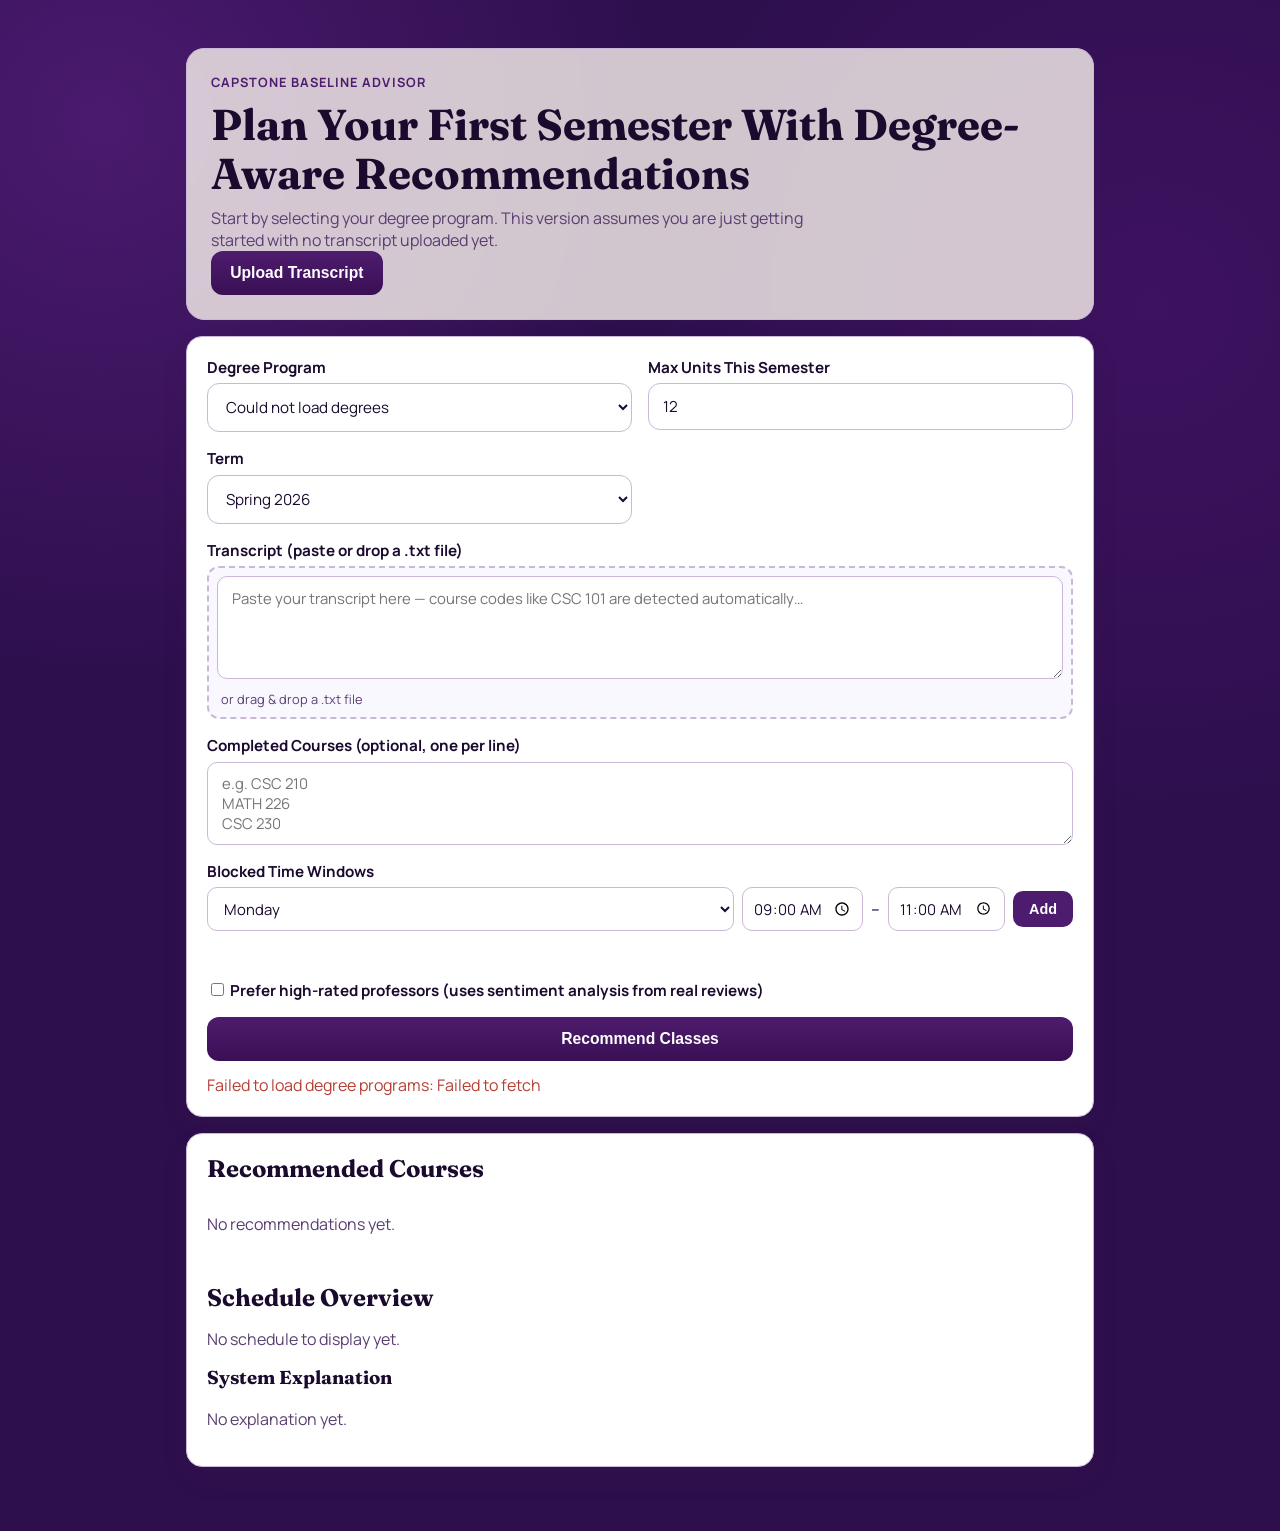
==== frontend/index.html @ cb642d33 "feat: add color-coded professor pills and improve card layout - Remove @lru_cache from rmp_service t" ====
<!doctype html>
<html lang="en">
  <head>
    <meta charset="UTF-8" />
    <meta name="viewport" content="width=device-width, initial-scale=1.0" />
    <title>Curriculum Advisor</title>
    <link rel="stylesheet" href="css/styles.css?v=20260505-1" />
  </head>
  <body>
    <main class="page-shell">
      <section class="hero">
        <p class="eyebrow">Capstone Baseline Advisor</p>
        <h1>Plan Your First Semester With Degree-Aware Recommendations</h1>
        <p class="subtitle">
          Start by selecting your degree program. This version assumes you are
          just getting started with no transcript uploaded yet.
        </p>
        <button id="submit-btn" type="submit" class="form-submit">Upload Transcript</button>
      </section>

      <section class="panel">
        <form id="advisor-form" class="advisor-form">
          <div class="form-group">
            <label for="degree-select">Degree Program</label>
            <select id="degree-select" name="major" required>
              <option value="">Loading degree options...</option>
            </select>
          </div>

          <div class="form-group">
            <label for="max-units">Max Units This Semester</label>
            <input
              id="max-units"
              name="max-units"
              type="number"
              min="1"
              value="12"
              required
            />
          </div>

          <div class="form-group">
            <label for="term-select">Term</label>
            <select id="term-select" name="term">
              <option value="Spring 2026">Spring 2026</option>
              <option value="Summer 2026">Summer 2026</option>
              <option value="Fall 2026">Fall 2026</option>
            </select>
          </div>

          <!-- Transcript -->
          <div class="form-group form-full">
            <label for="transcript-text">Transcript (paste or drop a .txt file)</label>
            <div
              id="transcript-dropzone"
              class="transcript-dropzone"
              role="button"
              tabindex="0"
              aria-label="Drop transcript file here or click to paste"
            >
              <textarea
                id="transcript-text"
                name="transcript-text"
                class="transcript-textarea"
                placeholder="Paste your transcript here — course codes like CSC 101 are detected automatically…"
                rows="4"
              ></textarea>
              <p class="dropzone-hint">or drag &amp; drop a .txt file</p>
            </div>
          </div>

          <!-- Completed courses (manual) -->
          <div class="form-group form-full">
            <label for="completed-courses">Completed Courses (optional, one per line)</label>
            <textarea
              id="completed-courses"
              name="completed-courses"
              class="completed-textarea"
              placeholder="e.g. CSC 210&#10;MATH 226&#10;CSC 230"
              rows="3"
            ></textarea>
          </div>

          <!-- Blocked time windows -->
          <div class="form-group form-full">
            <label>Blocked Time Windows</label>
            <div class="blocked-windows-builder">
              <div class="blocked-windows-inputs">
                <select id="blocked-day" class="blocked-day-select">
                  <option value="Monday">Monday</option>
                  <option value="Tuesday">Tuesday</option>
                  <option value="Wednesday">Wednesday</option>
                  <option value="Thursday">Thursday</option>
                  <option value="Friday">Friday</option>
                  <option value="Saturday">Saturday</option>
                  <option value="Sunday">Sunday</option>
                </select>
                <input id="blocked-start" type="time" value="09:00" class="blocked-time-input" />
                <span class="blocked-separator">–</span>
                <input id="blocked-end" type="time" value="11:00" class="blocked-time-input" />
                <button type="button" id="add-blocked-btn" class="blocked-add-btn">Add</button>
              </div>
              <div id="blocked-windows-list" class="blocked-windows-list" aria-live="polite"></div>
            </div>
          </div>

          <!-- Preferences -->
          <div class="form-group form-full">
            <label>
              <input id="prefer-high-rated-professors" type="checkbox" />
              Prefer high-rated professors (uses sentiment analysis from real reviews)
            </label>
          </div>

          <button id="submit-btn" type="submit" class="form-submit">Recommend Classes</button>
        </form>

        <p id="status" class="status">Choose a degree to begin.</p>
      </section>

      <section class="panel results-panel">
        <div id="progress-container" class="progress-container" style="display: none">
          <div class="progress-bar">
            <div id="progress-fill" class="progress-fill"></div>
          </div>
          <p id="progress-text" class="progress-text"></p>
        </div>

        <h2>Recommended Courses</h2>
        <div id="recommendations" class="recommendation-list">
          <p class="empty-state">No recommendations yet.</p>
        </div>

        <h2>Schedule Overview</h2>
        <div id="schedule-container" class="schedule-container" style="display: none">
          <div id="schedule-grid" class="schedule-grid"></div>
        </div>
        <p id="schedule-placeholder" class="empty-state">No schedule to display yet.</p>

        <h3>System Explanation</h3>
        <p id="explanation" class="explanation">No explanation yet.</p>
      </section>
    </main>

    <script src="js/api.js"></script>
    <script src="js/app.js?v=20260505-1"></script>
  </body>
</html>
---- frontend/css/styles.css ----
@import url("https://fonts.googleapis.com/css2?family=Fraunces:opsz,wght@9..144,600;9..144,700&family=Manrope:wght@400;500;700&display=swap");

:root {
  --bg: #2e0f4e;
  --bg-accent: #4a1a6e;
  --card: #ffffff;
  --text: #1a0a2e;
  --muted: #5a3e72;
  --line: #c9b8d8;
  --brand: #4e1c6e;
  --brand-strong: #3a0f55;
  --danger: #b43f34;
  --gold: #c8972a;          
}
* {
  box-sizing: border-box;
}

body {
  margin: 0;
  min-height: 100vh;
  font-family: "Manrope", "Segoe UI", sans-serif;
  background:
    radial-gradient(circle at 8% 8%, var(--bg-accent), transparent 30%),
    radial-gradient(circle at 90% 20%, #3d1260, transparent 30%),
    var(--bg);
  color: var(--text);
}

.page-shell {
  max-width: 940px;
  margin: 2rem auto;
  padding: 1rem;
}

.hero {
  margin-bottom: 1rem;
  padding: 1.5rem;
  background: rgba(255, 250, 242, 0.78);
  border: 1px solid var(--line);
  border-radius: 18px;
  backdrop-filter: blur(2px);
}

.eyebrow {
  margin: 0;
  letter-spacing: 0.08em;
  text-transform: uppercase;
  color: var(--brand);
  font-size: 0.8rem;
  font-weight: 700;
}

h1,
h2,
h3,
h4 {
  font-family: "Fraunces", Georgia, serif;
  margin-top: 0;
}

h1 {
  margin: 0.55rem 0;
  font-size: clamp(1.8rem, 5vw, 2.7rem);
  line-height: 1.14;
}

.subtitle {
  color: var(--muted);
  max-width: 62ch;
  margin: 0;
}

.panel {
  padding: 1.25rem;
  background: var(--card);
  border-radius: 16px;
  border: 1px solid var(--line);
  box-shadow: 0 12px 28px rgba(58, 44, 28, 0.08);
  margin-bottom: 1rem;
}

.advisor-form {
  display: grid;
  grid-template-columns: 1fr 1fr;
  gap: 1rem;
}

.form-group {
  display: flex;
  flex-direction: column;
  gap: 0.35rem;
}

label {
  display: block;
  font-weight: 700;
  font-size: 0.95rem;
}

select,
input {
  padding: 0.75rem 0.85rem;
  border-radius: 12px;
  border: 1px solid var(--line);
  background: #fff;
  color: var(--text);
  font-family: inherit;
  font-size: 0.95rem;
  transition: border-color 0.2s ease;
}

select:focus,
input:focus {
  outline: none;
  border-color: var(--brand);
  box-shadow: 0 0 0 3px rgba(28, 107, 87, 0.1);
}

.form-submit {
  grid-column: 1 / -1;
  padding: 0.8rem 1.2rem;
  border: 0;
  border-radius: 12px;
  background: linear-gradient(180deg, var(--brand), var(--brand-strong));
  color: white;
  font-weight: 700;
  font-size: 0.98rem;
  cursor: pointer;
  transition: transform 0.15s ease, box-shadow 0.15s ease;
}

.form-submit:hover:not(:disabled) {
  transform: translateY(-2px);
  box-shadow: 0 6px 16px rgba(28, 107, 87, 0.2);
}

.form-submit:disabled {
  opacity: 0.65;
  cursor: not-allowed;
}

.status {
  margin: 0.85rem 0 0;
  color: var(--muted);
}

.status.error {
  color: var(--danger);
}

.results-panel h2 {
  margin-top: 0;
  margin-bottom: 0.85rem;
}

.recommendation-list {
  display: grid;
  gap: 0.75rem;
  margin-bottom: 2rem;
}

.recommendation-card {
  padding: 0.85rem;
  background: #fff;
  border-radius: 12px;
  border: 1px solid var(--line);
  animation: rise-in 320ms ease;
}

.course-code {
  margin: 0;
  color: var(--brand);
  font-weight: 700;
  letter-spacing: 0.04em;
  font-size: 0.9rem;
}

.recommendation-card h4 {
  margin: 0.2rem 0;
}

.course-meta {
  margin: 0;
  color: var(--muted);
  font-size: 0.92rem;
}

.course-schedule {
  margin: 0.35rem 0 0;
  color: var(--brand-strong);
  font-size: 0.88rem;
  font-weight: 600;
}

.course-description {
  margin: 0.5rem 0 0;
  color: var(--text);
  line-height: 1.5;
  font-size: 0.93rem;
}

.professor-card {
  display: grid;
  grid-template-columns: auto minmax(0, 1fr);
  align-items: start;
  gap: 0.85rem 1rem;
  margin-top: 0.75rem;
  padding: 0.75rem;
  background: rgba(28, 107, 87, 0.05);
  border: 1px solid var(--line);
  border-radius: 12px;
}

.professor-visual {
  display: flex;
  align-items: flex-start;
  flex: 0 0 auto;
}

.professor-pill-row {
  display: flex;
  flex-wrap: wrap;
  align-items: center;
  gap: 0.45rem;
  min-width: 0;
}

.professor-image {
  width: 72px;
  height: 72px;
  border-radius: 50%;
  object-fit: cover;
  flex: 0 0 auto;
  border: 2px solid rgba(28, 107, 87, 0.14);
}

.professor-rating-pill {
  display: inline-flex;
  align-items: center;
  justify-content: center;
  padding: 0.35rem 0.6rem;
  border-radius: 999px;
  font-weight: 800;
  font-size: 0.85rem;
  white-space: nowrap;
}

.pill-tone-red,
.rmp-rating.pill-tone-red,
.rmp-difficulty.pill-tone-red,
.rmp-wta.pill-tone-red,
.professor-rating-pill.pill-tone-red {
  background: linear-gradient(180deg, #d6453d, #b9261e);
  border: 1px solid #8f1e18;
  color: #fff;
  box-shadow: 0 2px 6px rgba(185, 38, 30, 0.18);
}

.pill-tone-yellow,
.rmp-rating.pill-tone-yellow,
.rmp-difficulty.pill-tone-yellow,
.rmp-wta.pill-tone-yellow,
.professor-rating-pill.pill-tone-yellow {
  background: linear-gradient(180deg, #f0bf3c, #d9a21f);
  border: 1px solid #a77700;
  color: #3f2d00;
  box-shadow: 0 2px 6px rgba(214, 159, 42, 0.18);
}

.pill-tone-green,
.rmp-rating.pill-tone-green,
.rmp-difficulty.pill-tone-green,
.rmp-wta.pill-tone-green,
.professor-rating-pill.pill-tone-green {
  background: linear-gradient(180deg, #2d8a6a, #1c6b57);
  border: 1px solid #15513f;
  color: #fff;
  box-shadow: 0 2px 6px rgba(28, 107, 87, 0.18);
}

.pill-tone-neutral,
.rmp-rating.pill-tone-neutral,
.rmp-difficulty.pill-tone-neutral,
.rmp-wta.pill-tone-neutral,
.professor-rating-pill.pill-tone-neutral {
  background: linear-gradient(180deg, rgba(78, 28, 110, 0.14), rgba(78, 28, 110, 0.08));
  border: 1px solid rgba(78, 28, 110, 0.24);
  color: var(--brand-strong);
}

.professor-meta {
  display: flex;
  flex-direction: column;
  gap: 0.35rem;
  min-width: 0;
}

.professor-name {
  margin: 0;
  font-weight: 700;
  color: var(--text);
  line-height: 1.2;
}


.empty-state,
.explanation {
  color: var(--muted);
}

.empty-state.inline {
  margin: 0;
}

.progress-container {
  margin-bottom: 1.5rem;
  padding: 1rem;
  background: rgba(28, 107, 87, 0.05);
  border-radius: 12px;
  border: 1px solid var(--line);
}

.progress-container h3 {
  margin-top: 0;
  margin-bottom: 0.75rem;
  font-size: 1.1rem;
}

.progress-bar {
  width: 100%;
  height: 10px;
  background: #e0d5c7;
  border-radius: 6px;
  overflow: hidden;
  margin-bottom: 0.5rem;
}

.progress-fill {
  height: 100%;
  background: linear-gradient(90deg, var(--brand), var(--gold));
  width: 0;
  transition: width 0.3s ease;
}

.progress-text {
  margin: 0;
  color: var(--muted);
  font-size: 0.92rem;
  font-weight: 600;
}

@keyframes rise-in {
  from {
    transform: translateY(4px);
    opacity: 0;
  }
  to {
    transform: translateY(0);
    opacity: 1;
  }
}

  .schedule-container {
    margin: 0.5rem 0 2rem;
  }

  .schedule-grid {
    display: grid;
    grid-template-columns: repeat(auto-fit, minmax(160px, 1fr));
    gap: 1rem;
  }

  .schedule-day {
    padding: 1rem;
    background: rgba(28, 107, 87, 0.05);
    border-radius: 12px;
    border: 1px solid var(--line);
  }

  .schedule-day h4 {
    margin: 0 0 0.75rem 0;
    color: var(--brand);
    font-size: 1rem;
  }

  .schedule-course {
    padding: 0.65rem;
    margin-bottom: 0.5rem;
    background: #fff;
    border-radius: 8px;
    border-left: 3px solid var(--brand);
    font-size: 0.9rem;
  }

  .schedule-course strong {
    display: block;
    color: var(--brand);
    font-weight: 700;
    margin-bottom: 0.2rem;
  }

  .schedule-time {
    margin: 0;
    color: var(--muted);
    font-size: 0.85rem;
  }

  .schedule-empty {
    margin: 0;
    color: var(--muted);
    font-style: italic;
    font-size: 0.92rem;
  }

/* ── Form helpers ────────────────────────────────────────────────────────── */
.form-full {
  grid-column: 1 / -1;
}

/* ── Transcript dropzone ─────────────────────────────────────────────────── */
.transcript-dropzone {
  border: 2px dashed var(--line);
  border-radius: 12px;
  padding: 0.5rem;
  background: #faf8ff;
  transition: border-color 0.2s ease, background 0.2s ease;
}

.transcript-dropzone.drag-over {
  border-color: var(--brand);
  background: rgba(78, 28, 110, 0.05);
}

.transcript-textarea,
.completed-textarea {
  width: 100%;
  padding: 0.65rem 0.85rem;
  border-radius: 10px;
  border: 1px solid var(--line);
  background: #fff;
  color: var(--text);
  font-family: inherit;
  font-size: 0.93rem;
  resize: vertical;
  transition: border-color 0.2s ease;
}

.transcript-textarea:focus,
.completed-textarea:focus {
  outline: none;
  border-color: var(--brand);
  box-shadow: 0 0 0 3px rgba(78, 28, 110, 0.1);
}

.dropzone-hint {
  margin: 0.35rem 0.25rem 0.1rem;
  color: var(--muted);
  font-size: 0.8rem;
}

/* ── Blocked time windows ────────────────────────────────────────────────── */
.blocked-windows-builder {
  display: flex;
  flex-direction: column;
  gap: 0.6rem;
}

.blocked-windows-inputs {
  display: flex;
  flex-wrap: wrap;
  align-items: center;
  gap: 0.5rem;
}

.blocked-day-select {
  flex: 1 1 120px;
  min-width: 100px;
  padding: 0.6rem 0.75rem;
  border-radius: 10px;
  border: 1px solid var(--line);
  font-family: inherit;
  font-size: 0.93rem;
  background: #fff;
  color: var(--text);
}

.blocked-time-input {
  flex: 0 0 auto;
  padding: 0.6rem 0.6rem;
  border-radius: 10px;
  border: 1px solid var(--line);
  font-family: inherit;
  font-size: 0.93rem;
  background: #fff;
  color: var(--text);
}

.blocked-separator {
  color: var(--muted);
  font-weight: 700;
}

.blocked-add-btn {
  padding: 0.6rem 1rem;
  border: 0;
  border-radius: 10px;
  background: var(--brand);
  color: #fff;
  font-weight: 700;
  font-size: 0.9rem;
  cursor: pointer;
  transition: background 0.15s ease;
}

.blocked-add-btn:hover {
  background: var(--brand-strong);
}

.blocked-windows-list {
  display: flex;
  flex-wrap: wrap;
  gap: 0.4rem;
  min-height: 1.5rem;
}

.blocked-chip {
  display: inline-flex;
  align-items: center;
  gap: 0.3rem;
  padding: 0.3rem 0.65rem;
  border-radius: 999px;
  background: rgba(78, 28, 110, 0.1);
  border: 1px solid var(--line);
  font-size: 0.85rem;
  font-weight: 600;
  color: var(--brand-strong);
}

.blocked-chip-remove {
  border: 0;
  background: none;
  cursor: pointer;
  font-size: 1rem;
  line-height: 1;
  color: var(--muted);
  padding: 0;
  margin-left: 0.1rem;
}

.blocked-chip-remove:hover {
  color: var(--danger);
}

/* ── RMP rating badge ────────────────────────────────────────────────────── */
.rmp-badge {
  display: flex;
  flex-wrap: wrap;
  align-items: center;
  gap: 0.45rem;
  margin-top: 0;
}

.rmp-rating {
  display: inline-flex;
  align-items: center;
  padding: 0.2rem 0.55rem;
  border-radius: 999px;
  background: var(--gold);
  color: #fff;
  font-size: 0.8rem;
  font-weight: 700;
}

.rmp-difficulty,
.rmp-wta {
  display: inline-flex;
  align-items: center;
  padding: 0.2rem 0.55rem;
  border-radius: 999px;
  background: rgba(78, 28, 110, 0.1);
  border: 1px solid var(--line);
  color: var(--muted);
  font-size: 0.8rem;
  font-weight: 600;
}

.rmp-link {
  display: inline-flex;
  align-items: center;
  padding: 0.2rem 0.55rem;
  border-radius: 999px;
  background: none;
  border: 1px solid var(--brand);
  color: var(--brand);
  font-size: 0.78rem;
  font-weight: 700;
  text-decoration: none;
  transition: background 0.15s ease, color 0.15s ease;
}

.rmp-link:hover {
  background: var(--brand);
  color: #fff;
}

@media (max-width: 760px) {
  .page-shell {
    margin: 1rem auto;
  }

  .advisor-form {
    grid-template-columns: 1fr;
  }

  .form-submit {
    grid-column: 1;
  }

  .schedule-grid {
    grid-template-columns: repeat(auto-fit, minmax(140px, 1fr));
  }
}
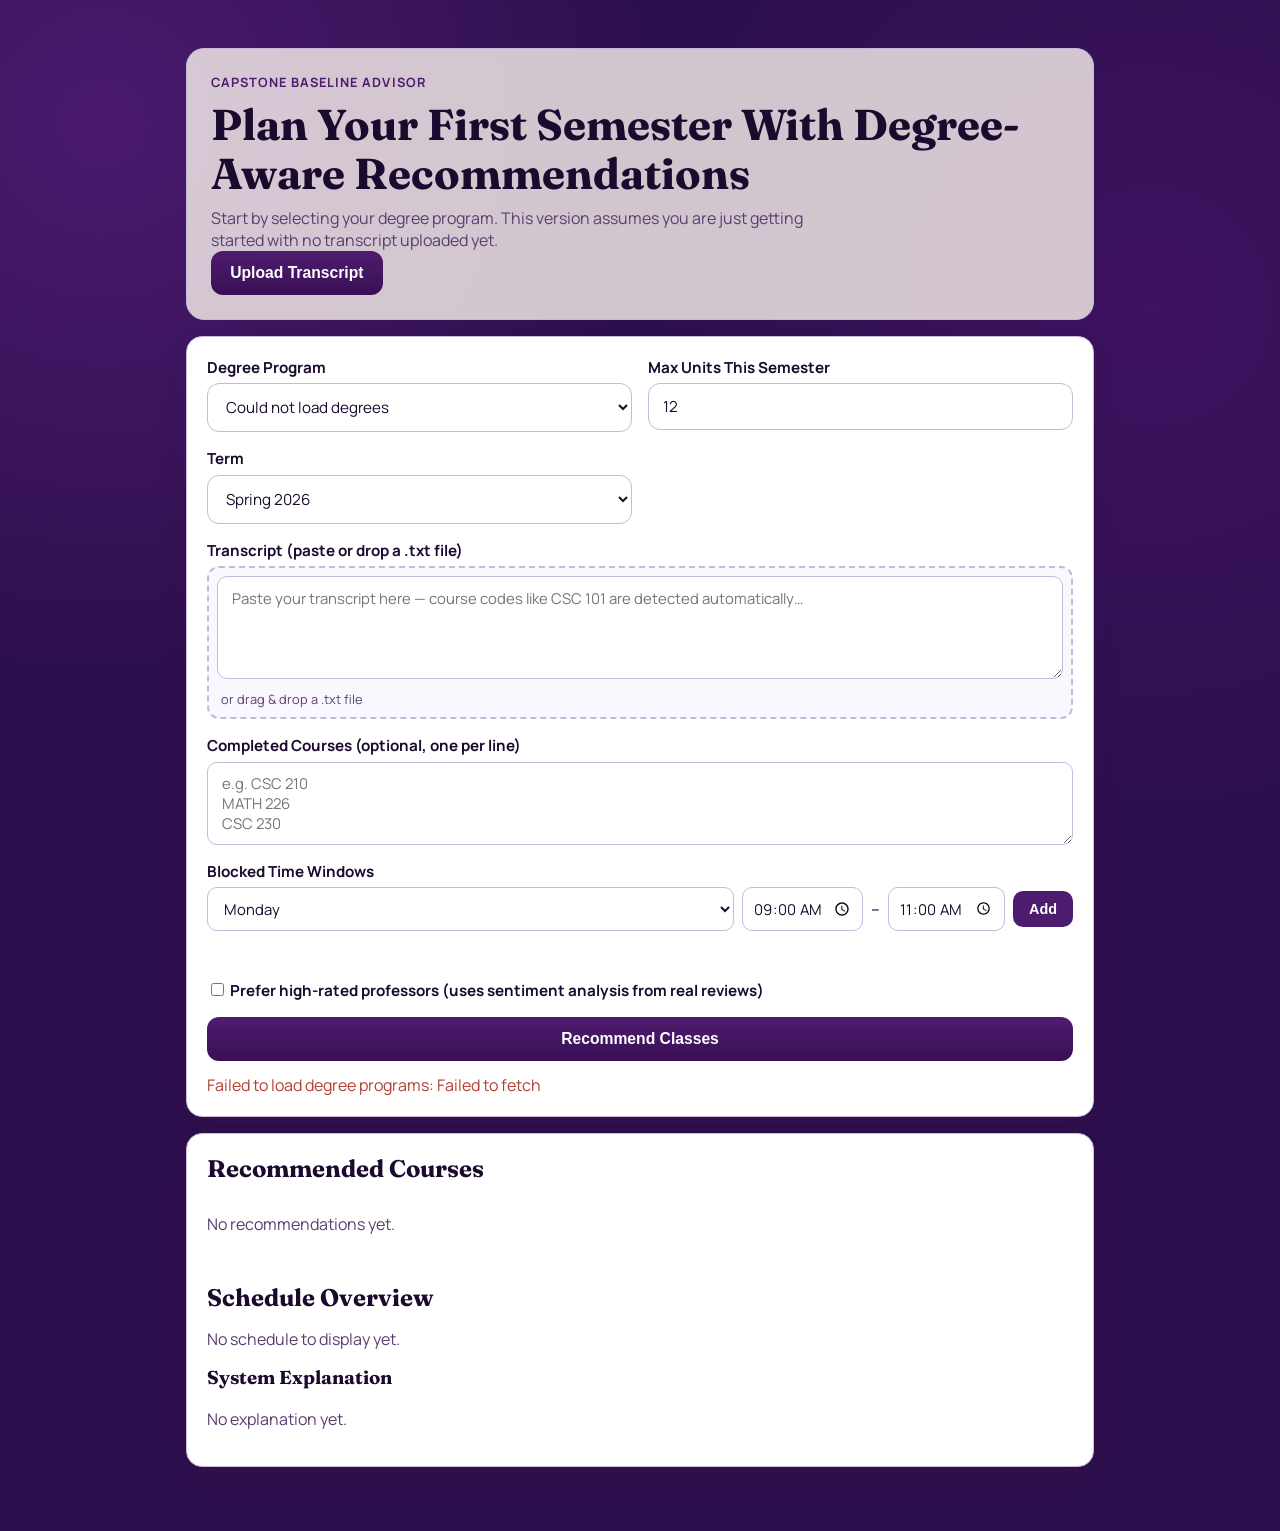
==== commit 96502af5: "UI: remove professor lookup panel and client-side lookup handlers; keep server endpoint for hydratio" ====
--- a/frontend/index.html
+++ b/frontend/index.html
@@ -15,7 +15,7 @@
           Start by selecting your degree program. This version assumes you are
           just getting started with no transcript uploaded yet.
         </p>
-        <button id="submit-btn" type="submit" class="form-submit">Upload Transcript</button>
+        <button id="upload-transcript-btn" type="button" class="form-submit">Upload Transcript</button>
       </section>
 
       <section class="panel">
@@ -118,6 +118,8 @@
         <p id="status" class="status">Choose a degree to begin.</p>
       </section>
 
+      <!-- Professor lookup removed: functionality retained server-side for hydration -->
+
       <section class="panel results-panel">
         <div id="progress-container" class="progress-container" style="display: none">
           <div class="progress-bar">
@@ -142,7 +144,7 @@
       </section>
     </main>
 
-    <script src="js/api.js"></script>
-    <script src="js/app.js?v=20260505-1"></script>
+    <script src="js/api.js?v=20260505-2"></script>
+    <script src="js/app.js?v=20260505-2"></script>
   </body>
 </html>
--- a/frontend/css/styles.css
+++ b/frontend/css/styles.css
@@ -80,6 +80,85 @@
   margin-bottom: 1rem;
 }
 
+.lookup-panel {
+  display: flex;
+  flex-direction: column;
+  gap: 1rem;
+}
+
+.lookup-header {
+  display: flex;
+  flex-wrap: wrap;
+  justify-content: space-between;
+  gap: 0.75rem 1rem;
+  align-items: end;
+}
+
+.lookup-eyebrow {
+  margin: 0 0 0.2rem;
+  text-transform: uppercase;
+  letter-spacing: 0.08em;
+  color: var(--brand);
+  font-size: 0.76rem;
+  font-weight: 800;
+}
+
+.lookup-header h2 {
+  margin-bottom: 0;
+}
+
+.lookup-help {
+  margin: 0;
+  max-width: 42ch;
+  color: var(--muted);
+  font-size: 0.95rem;
+}
+
+.lookup-form {
+  display: grid;
+  grid-template-columns: minmax(0, 1fr) auto;
+  gap: 0.75rem;
+}
+
+.lookup-submit {
+  grid-column: auto;
+  align-self: stretch;
+}
+
+.lookup-result {
+  border: 1px solid var(--line);
+  border-radius: 16px;
+  background: linear-gradient(180deg, rgba(78, 28, 110, 0.05), rgba(78, 28, 110, 0.02));
+  padding: 1rem;
+}
+
+.lookup-result .professor-card {
+  margin-top: 0;
+}
+
+.lookup-result .professor-meta {
+  gap: 0.45rem;
+}
+
+.rmp-link {
+  align-self: flex-start;
+  color: var(--brand);
+  font-weight: 700;
+  text-decoration: none;
+}
+
+.rmp-link:hover {
+  text-decoration: underline;
+}
+
+.lookup-result .professor-rating-pill-tag {
+  padding-inline: 0.75rem;
+}
+
+.lookup-result-empty {
+  color: var(--muted);
+}
+
 .advisor-form {
   display: grid;
   grid-template-columns: 1fr 1fr;
@@ -303,6 +382,14 @@
   line-height: 1.2;
 }
 
+.professor-summary {
+  margin: 0;
+  color: var(--muted);
+  font-size: 0.90rem;
+  line-height: 1.3;
+  max-width: 60ch;
+}
+
 
 .empty-state,
 .explanation {
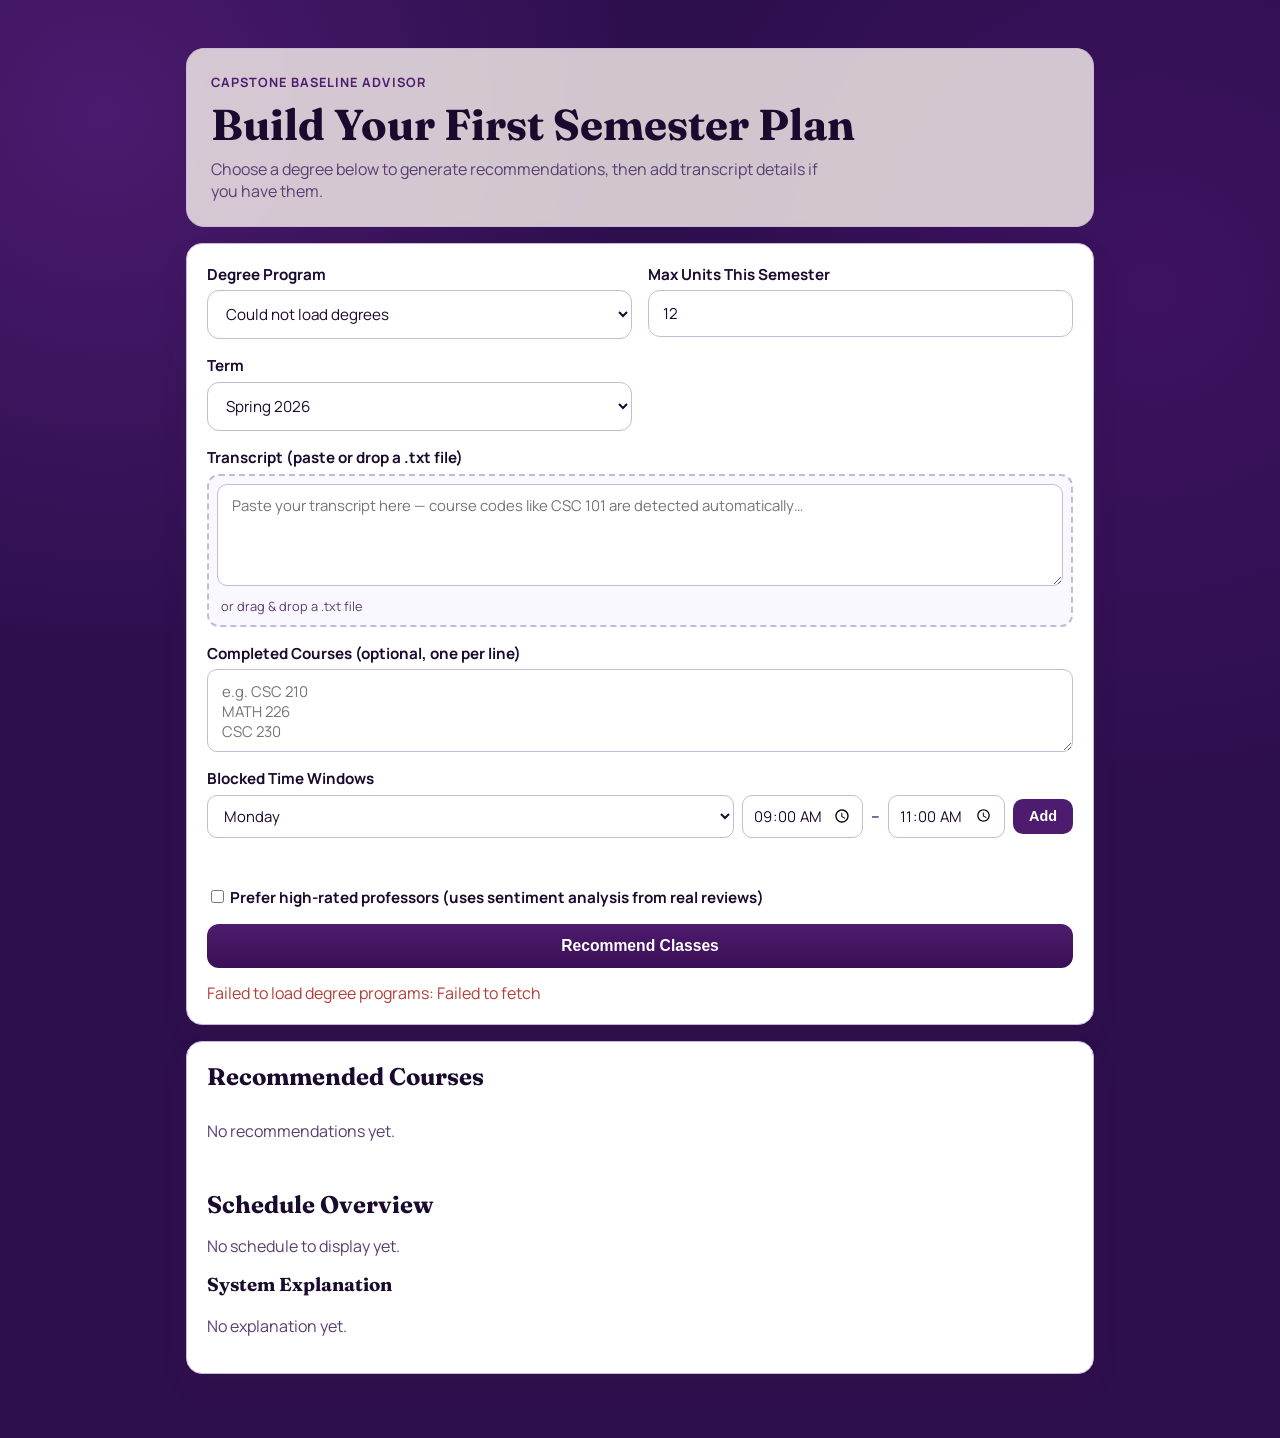
==== commit 300fe86d: "Simplify advisor hero header" ====
--- a/frontend/index.html
+++ b/frontend/index.html
@@ -10,12 +10,11 @@
     <main class="page-shell">
       <section class="hero">
         <p class="eyebrow">Capstone Baseline Advisor</p>
-        <h1>Plan Your First Semester With Degree-Aware Recommendations</h1>
+        <h1>Build Your First Semester Plan</h1>
         <p class="subtitle">
-          Start by selecting your degree program. This version assumes you are
-          just getting started with no transcript uploaded yet.
+          Choose a degree below to generate recommendations, then add transcript
+          details if you have them.
         </p>
-        <button id="upload-transcript-btn" type="button" class="form-submit">Upload Transcript</button>
       </section>
 
       <section class="panel">
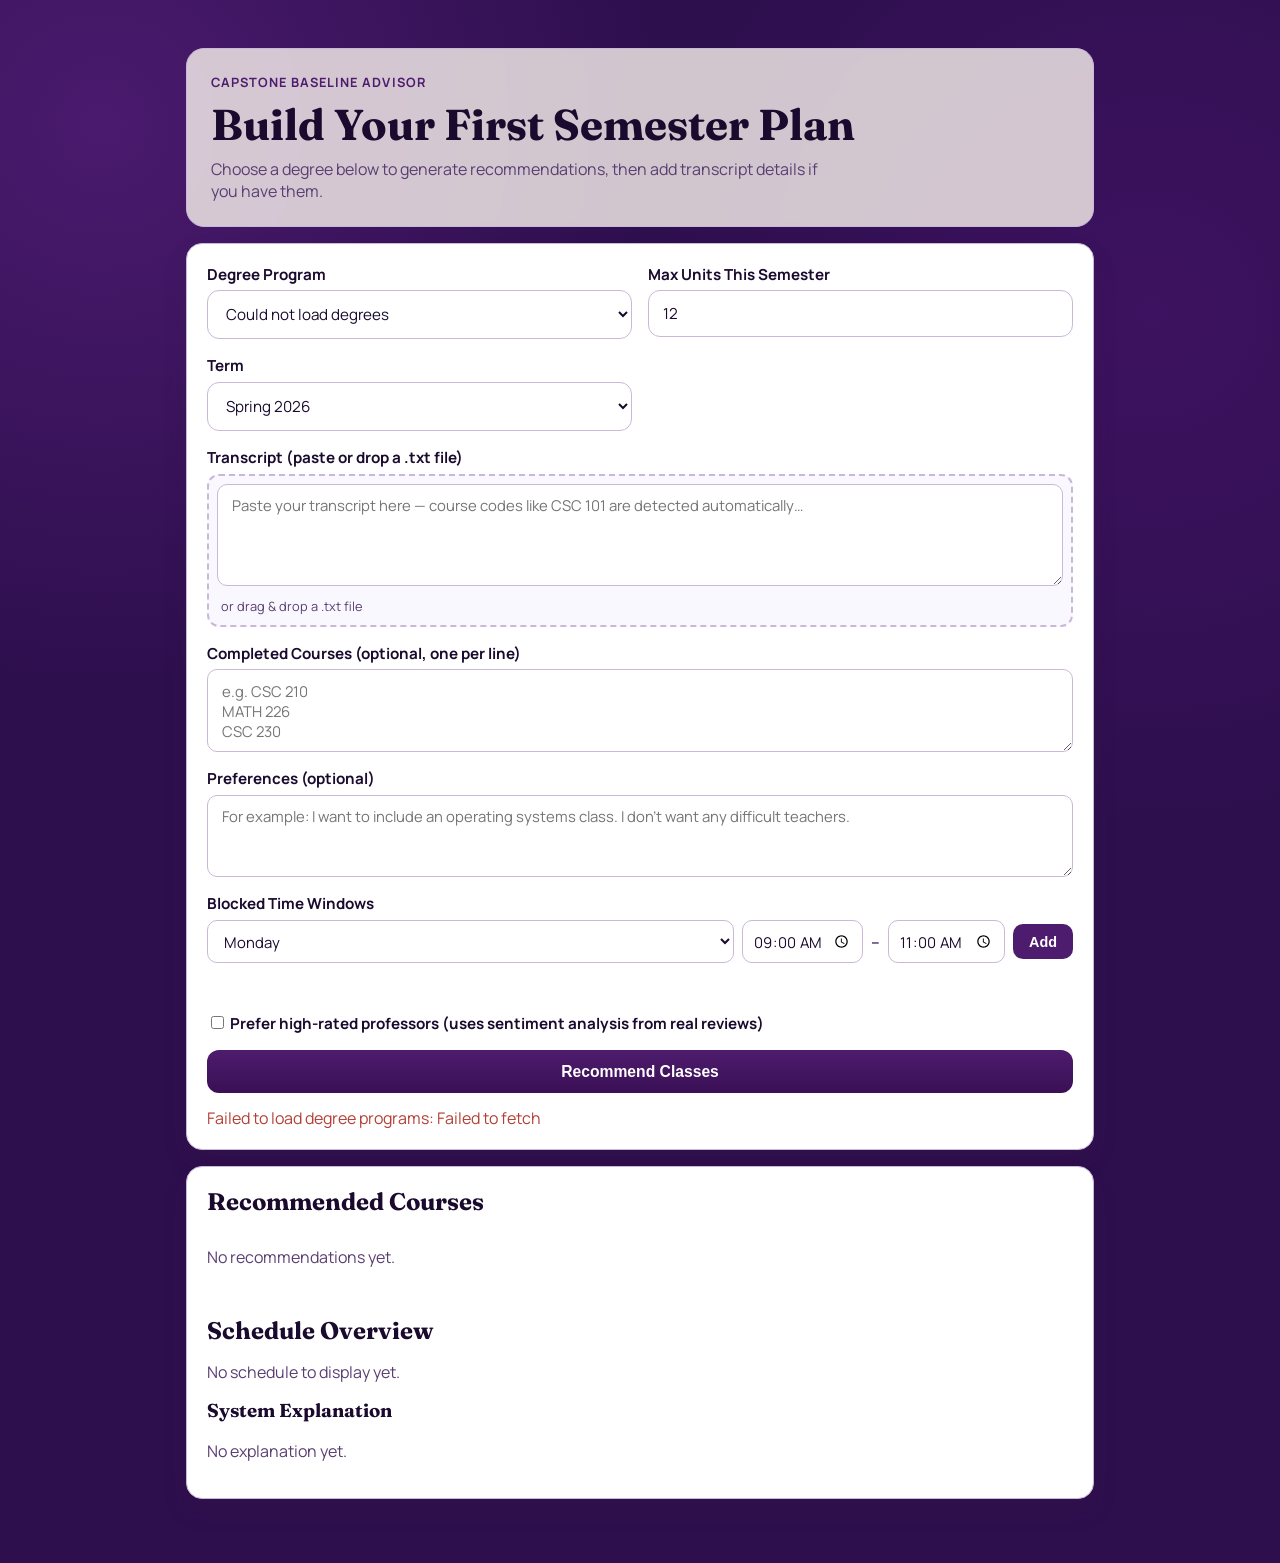
==== commit 1175a8ab: "Refine advisor preference handling" ====
--- a/frontend/index.html
+++ b/frontend/index.html
@@ -80,6 +80,18 @@
             ></textarea>
           </div>
 
+          <!-- Free-form preferences -->
+          <div class="form-group form-full">
+            <label for="preferences-text">Preferences (optional)</label>
+            <textarea
+              id="preferences-text"
+              name="preferences-text"
+              class="preferences-textarea"
+              placeholder="For example: I want to include an operating systems class. I don't want any difficult teachers."
+              rows="3"
+            ></textarea>
+          </div>
+
           <!-- Blocked time windows -->
           <div class="form-group form-full">
             <label>Blocked Time Windows</label>
@@ -143,7 +155,7 @@
       </section>
     </main>
 
-    <script src="js/api.js?v=20260505-2"></script>
-    <script src="js/app.js?v=20260505-2"></script>
+    <script src="js/api.js?v=20260506-1"></script>
+    <script src="js/app.js?v=20260506-1"></script>
   </body>
 </html>
--- a/frontend/css/styles.css
+++ b/frontend/css/styles.css
@@ -520,7 +520,8 @@
 }
 
 .transcript-textarea,
-.completed-textarea {
+.completed-textarea,
+.preferences-textarea {
   width: 100%;
   padding: 0.65rem 0.85rem;
   border-radius: 10px;
@@ -534,7 +535,8 @@
 }
 
 .transcript-textarea:focus,
-.completed-textarea:focus {
+.completed-textarea:focus,
+.preferences-textarea:focus {
   outline: none;
   border-color: var(--brand);
   box-shadow: 0 0 0 3px rgba(78, 28, 110, 0.1);
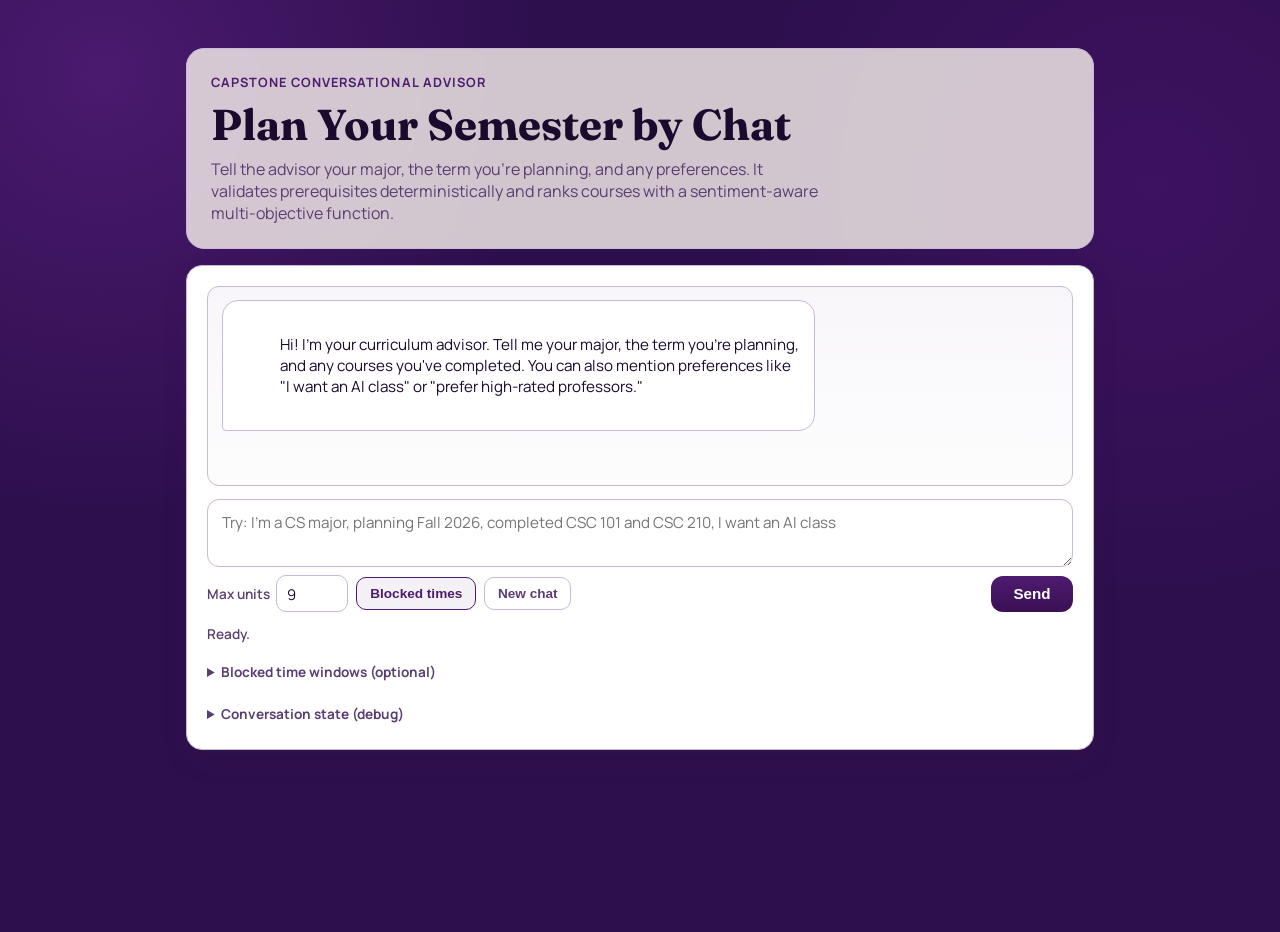
==== commit 2201b2d6: "Add conversational chat interface and deterministic prerequisite validation Closes the two remaining" ====
--- a/frontend/index.html
+++ b/frontend/index.html
@@ -4,134 +4,87 @@
     <meta charset="UTF-8" />
     <meta name="viewport" content="width=device-width, initial-scale=1.0" />
     <title>Curriculum Advisor</title>
-    <link rel="stylesheet" href="css/styles.css?v=20260505-1" />
+    <link rel="stylesheet" href="css/styles.css?v=20260509-1" />
   </head>
   <body>
     <main class="page-shell">
       <section class="hero">
-        <p class="eyebrow">Capstone Baseline Advisor</p>
-        <h1>Build Your First Semester Plan</h1>
+        <p class="eyebrow">Capstone Conversational Advisor</p>
+        <h1>Plan Your Semester by Chat</h1>
         <p class="subtitle">
-          Choose a degree below to generate recommendations, then add transcript
-          details if you have them.
+          Tell the advisor your major, the term you're planning, and any
+          preferences. It validates prerequisites deterministically and ranks
+          courses with a sentiment-aware multi-objective function.
         </p>
       </section>
 
-      <section class="panel">
-        <form id="advisor-form" class="advisor-form">
-          <div class="form-group">
-            <label for="degree-select">Degree Program</label>
-            <select id="degree-select" name="major" required>
-              <option value="">Loading degree options...</option>
-            </select>
-          </div>
-
-          <div class="form-group">
-            <label for="max-units">Max Units This Semester</label>
-            <input
-              id="max-units"
-              name="max-units"
-              type="number"
-              min="1"
-              value="12"
-              required
-            />
-          </div>
-
-          <div class="form-group">
-            <label for="term-select">Term</label>
-            <select id="term-select" name="term">
-              <option value="Spring 2026">Spring 2026</option>
-              <option value="Summer 2026">Summer 2026</option>
-              <option value="Fall 2026">Fall 2026</option>
-            </select>
-          </div>
-
-          <!-- Transcript -->
-          <div class="form-group form-full">
-            <label for="transcript-text">Transcript (paste or drop a .txt file)</label>
-            <div
-              id="transcript-dropzone"
-              class="transcript-dropzone"
-              role="button"
-              tabindex="0"
-              aria-label="Drop transcript file here or click to paste"
-            >
-              <textarea
-                id="transcript-text"
-                name="transcript-text"
-                class="transcript-textarea"
-                placeholder="Paste your transcript here — course codes like CSC 101 are detected automatically…"
-                rows="4"
-              ></textarea>
-              <p class="dropzone-hint">or drag &amp; drop a .txt file</p>
+      <section class="panel chat-panel">
+        <div id="chat-thread" class="chat-thread" aria-live="polite">
+          <div class="chat-message chat-message-assistant">
+            <div class="chat-bubble">
+              Hi! I'm your curriculum advisor. Tell me your major, the term you're planning,
+              and any courses you've completed. You can also mention preferences like
+              "I want an AI class" or "prefer high-rated professors."
             </div>
           </div>
+        </div>
 
-          <!-- Completed courses (manual) -->
-          <div class="form-group form-full">
-            <label for="completed-courses">Completed Courses (optional, one per line)</label>
-            <textarea
-              id="completed-courses"
-              name="completed-courses"
-              class="completed-textarea"
-              placeholder="e.g. CSC 210&#10;MATH 226&#10;CSC 230"
-              rows="3"
-            ></textarea>
+        <form id="chat-form" class="chat-form">
+          <textarea
+            id="chat-input"
+            class="chat-input"
+            rows="2"
+            placeholder="Try: I&rsquo;m a CS major, planning Fall 2026, completed CSC 101 and CSC 210, I want an AI class"
+            required
+          ></textarea>
+          <div class="chat-form-row">
+            <div class="chat-tools">
+              <label class="chat-tool-label">
+                Max units
+                <input id="chat-max-units" type="number" min="1" max="21" value="9" class="chat-tool-input" />
+              </label>
+              <button type="button" id="chat-blocked-toggle" class="chat-tool-button">
+                Blocked times
+              </button>
+              <button type="button" id="chat-reset" class="chat-tool-button chat-tool-button-secondary">
+                New chat
+              </button>
+            </div>
+            <button type="submit" id="chat-send" class="chat-send">Send</button>
           </div>
-
-          <!-- Free-form preferences -->
-          <div class="form-group form-full">
-            <label for="preferences-text">Preferences (optional)</label>
-            <textarea
-              id="preferences-text"
-              name="preferences-text"
-              class="preferences-textarea"
-              placeholder="For example: I want to include an operating systems class. I don't want any difficult teachers."
-              rows="3"
-            ></textarea>
-          </div>
-
-          <!-- Blocked time windows -->
-          <div class="form-group form-full">
-            <label>Blocked Time Windows</label>
-            <div class="blocked-windows-builder">
-              <div class="blocked-windows-inputs">
-                <select id="blocked-day" class="blocked-day-select">
-                  <option value="Monday">Monday</option>
-                  <option value="Tuesday">Tuesday</option>
-                  <option value="Wednesday">Wednesday</option>
-                  <option value="Thursday">Thursday</option>
-                  <option value="Friday">Friday</option>
-                  <option value="Saturday">Saturday</option>
-                  <option value="Sunday">Sunday</option>
-                </select>
-                <input id="blocked-start" type="time" value="09:00" class="blocked-time-input" />
-                <span class="blocked-separator">–</span>
-                <input id="blocked-end" type="time" value="11:00" class="blocked-time-input" />
-                <button type="button" id="add-blocked-btn" class="blocked-add-btn">Add</button>
-              </div>
-              <div id="blocked-windows-list" class="blocked-windows-list" aria-live="polite"></div>
-            </div>
-          </div>
-
-          <!-- Preferences -->
-          <div class="form-group form-full">
-            <label>
-              <input id="prefer-high-rated-professors" type="checkbox" />
-              Prefer high-rated professors (uses sentiment analysis from real reviews)
-            </label>
-          </div>
-
-          <button id="submit-btn" type="submit" class="form-submit">Recommend Classes</button>
         </form>
 
-        <p id="status" class="status">Choose a degree to begin.</p>
+        <p id="chat-status" class="chat-status">Ready.</p>
+
+        <details id="chat-blocked-windows" class="chat-blocked-windows">
+          <summary>Blocked time windows (optional)</summary>
+          <div class="blocked-windows-builder">
+            <div class="blocked-windows-inputs">
+              <select id="blocked-day" class="blocked-day-select">
+                <option value="Monday">Monday</option>
+                <option value="Tuesday">Tuesday</option>
+                <option value="Wednesday">Wednesday</option>
+                <option value="Thursday">Thursday</option>
+                <option value="Friday">Friday</option>
+                <option value="Saturday">Saturday</option>
+                <option value="Sunday">Sunday</option>
+              </select>
+              <input id="blocked-start" type="time" value="09:00" class="blocked-time-input" />
+              <span class="blocked-separator">&ndash;</span>
+              <input id="blocked-end" type="time" value="11:00" class="blocked-time-input" />
+              <button type="button" id="add-blocked-btn" class="blocked-add-btn">Add</button>
+            </div>
+            <div id="blocked-windows-list" class="blocked-windows-list" aria-live="polite"></div>
+          </div>
+        </details>
+
+        <details class="chat-debug">
+          <summary>Conversation state (debug)</summary>
+          <pre id="chat-state-debug" class="chat-state-debug">(empty)</pre>
+        </details>
       </section>
 
-      <!-- Professor lookup removed: functionality retained server-side for hydration -->
-
-      <section class="panel results-panel">
+      <section class="panel results-panel" id="results-panel" hidden>
         <div id="progress-container" class="progress-container" style="display: none">
           <div class="progress-bar">
             <div id="progress-fill" class="progress-fill"></div>
@@ -142,6 +95,16 @@
         <h2>Recommended Courses</h2>
         <div id="recommendations" class="recommendation-list">
           <p class="empty-state">No recommendations yet.</p>
+        </div>
+
+        <div id="prereq-blocked-section" class="prereq-blocked-section" hidden>
+          <h3>Excluded by Prerequisite Validation</h3>
+          <p class="prereq-blocked-help">
+            These courses match the requirement groups but the student has not yet completed
+            their prerequisites. The deterministic prerequisite-graph validator removed them
+            so they cannot be recommended.
+          </p>
+          <ul id="prereq-blocked-list" class="prereq-blocked-list"></ul>
         </div>
 
         <h2>Schedule Overview</h2>
@@ -155,7 +118,7 @@
       </section>
     </main>
 
-    <script src="js/api.js?v=20260506-1"></script>
-    <script src="js/app.js?v=20260506-1"></script>
+    <script src="js/api.js?v=20260509-1"></script>
+    <script src="js/app.js?v=20260509-1"></script>
   </body>
 </html>
--- a/frontend/css/styles.css
+++ b/frontend/css/styles.css
@@ -159,6 +159,280 @@
   color: var(--muted);
 }
 
+/* ── Chat panel ─────────────────────────────────────────────────────────── */
+.chat-panel {
+  display: flex;
+  flex-direction: column;
+  gap: 0.85rem;
+}
+
+.chat-thread {
+  max-height: 60vh;
+  min-height: 200px;
+  overflow-y: auto;
+  padding: 0.85rem;
+  background: linear-gradient(180deg, rgba(78, 28, 110, 0.04), rgba(78, 28, 110, 0.01));
+  border: 1px solid var(--line);
+  border-radius: 12px;
+  display: flex;
+  flex-direction: column;
+  gap: 0.6rem;
+}
+
+.chat-message {
+  display: flex;
+  flex-direction: column;
+  gap: 0.2rem;
+  max-width: 92%;
+}
+
+.chat-message-user {
+  align-self: flex-end;
+}
+
+.chat-message-assistant {
+  align-self: flex-start;
+}
+
+.chat-bubble {
+  padding: 0.7rem 0.95rem;
+  border-radius: 16px;
+  font-size: 0.95rem;
+  line-height: 1.4;
+  word-wrap: break-word;
+  white-space: pre-wrap;
+}
+
+.chat-message-user .chat-bubble {
+  background: linear-gradient(180deg, var(--brand), var(--brand-strong));
+  color: #fff;
+  border-bottom-right-radius: 4px;
+}
+
+.chat-message-assistant .chat-bubble {
+  background: #fff;
+  color: var(--text);
+  border: 1px solid var(--line);
+  border-bottom-left-radius: 4px;
+}
+
+.chat-bubble-thinking {
+  background: rgba(78, 28, 110, 0.06);
+  color: var(--muted);
+  font-style: italic;
+}
+
+.chat-message-meta {
+  margin: 0;
+  font-size: 0.78rem;
+  color: var(--muted);
+  padding-inline: 0.4rem;
+}
+
+.chat-form {
+  display: flex;
+  flex-direction: column;
+  gap: 0.5rem;
+}
+
+.chat-input {
+  width: 100%;
+  padding: 0.75rem 0.9rem;
+  border-radius: 12px;
+  border: 1px solid var(--line);
+  background: #fff;
+  color: var(--text);
+  font-family: inherit;
+  font-size: 0.95rem;
+  resize: vertical;
+  min-height: 56px;
+  transition: border-color 0.2s ease;
+}
+
+.chat-input:focus {
+  outline: none;
+  border-color: var(--brand);
+  box-shadow: 0 0 0 3px rgba(78, 28, 110, 0.1);
+}
+
+.chat-form-row {
+  display: flex;
+  align-items: center;
+  justify-content: space-between;
+  gap: 0.6rem;
+  flex-wrap: wrap;
+}
+
+.chat-tools {
+  display: flex;
+  align-items: center;
+  gap: 0.5rem;
+  flex-wrap: wrap;
+}
+
+.chat-tool-label {
+  display: inline-flex;
+  align-items: center;
+  gap: 0.4rem;
+  font-size: 0.85rem;
+  color: var(--muted);
+  font-weight: 600;
+}
+
+.chat-tool-input {
+  width: 4.5rem;
+  padding: 0.45rem 0.6rem;
+  border-radius: 10px;
+  border: 1px solid var(--line);
+  background: #fff;
+  color: var(--text);
+  font-size: 0.92rem;
+}
+
+.chat-tool-button {
+  padding: 0.5rem 0.8rem;
+  border: 1px solid var(--brand);
+  background: rgba(78, 28, 110, 0.06);
+  color: var(--brand);
+  border-radius: 10px;
+  font-weight: 700;
+  font-size: 0.85rem;
+  cursor: pointer;
+  transition: background 0.15s ease;
+}
+
+.chat-tool-button:hover {
+  background: rgba(78, 28, 110, 0.12);
+}
+
+.chat-tool-button-secondary {
+  border-color: var(--line);
+  color: var(--muted);
+  background: #fff;
+}
+
+.chat-send {
+  padding: 0.6rem 1.4rem;
+  border: 0;
+  border-radius: 12px;
+  background: linear-gradient(180deg, var(--brand), var(--brand-strong));
+  color: #fff;
+  font-weight: 700;
+  font-size: 0.95rem;
+  cursor: pointer;
+  transition: transform 0.15s ease, box-shadow 0.15s ease;
+}
+
+.chat-send:hover:not(:disabled) {
+  transform: translateY(-1px);
+  box-shadow: 0 6px 16px rgba(78, 28, 110, 0.2);
+}
+
+.chat-send:disabled {
+  opacity: 0.65;
+  cursor: not-allowed;
+}
+
+.chat-status {
+  margin: 0;
+  font-size: 0.85rem;
+  color: var(--muted);
+  font-weight: 600;
+}
+
+.chat-status.error {
+  color: var(--danger);
+}
+
+.chat-status.success {
+  color: #166f52;
+}
+
+.chat-status.info {
+  color: var(--brand);
+}
+
+.chat-blocked-windows summary,
+.chat-debug summary {
+  cursor: pointer;
+  font-size: 0.85rem;
+  color: var(--muted);
+  font-weight: 700;
+  padding: 0.35rem 0;
+}
+
+.chat-state-debug {
+  margin: 0.5rem 0 0;
+  background: rgba(78, 28, 110, 0.06);
+  border-radius: 10px;
+  padding: 0.5rem 0.75rem;
+  font-size: 0.78rem;
+  color: var(--text);
+  white-space: pre-wrap;
+  word-break: break-word;
+}
+
+/* ── Course rationale + prereq display ─────────────────────────────────── */
+.course-rationale {
+  margin: 0.4rem 0 0;
+  padding: 0.5rem 0.65rem;
+  background: rgba(78, 28, 110, 0.06);
+  border-left: 3px solid var(--brand);
+  border-radius: 8px;
+  color: var(--text);
+  font-size: 0.92rem;
+  line-height: 1.4;
+  font-style: italic;
+}
+
+.course-prerequisite {
+  margin: 0.4rem 0 0;
+  font-size: 0.84rem;
+  color: var(--muted);
+  font-weight: 500;
+}
+
+.prereq-blocked-section {
+  margin: 1.5rem 0 0;
+  padding: 1rem;
+  background: rgba(180, 63, 52, 0.04);
+  border: 1px solid rgba(180, 63, 52, 0.18);
+  border-radius: 12px;
+}
+
+.prereq-blocked-section h3 {
+  margin: 0 0 0.25rem;
+  color: var(--danger);
+  font-size: 1.05rem;
+}
+
+.prereq-blocked-help {
+  margin: 0 0 0.6rem;
+  color: var(--muted);
+  font-size: 0.88rem;
+}
+
+.prereq-blocked-list {
+  margin: 0;
+  padding-left: 1.1rem;
+  display: grid;
+  gap: 0.3rem;
+}
+
+.prereq-blocked-item {
+  font-size: 0.9rem;
+  color: var(--text);
+}
+
+.prereq-blocked-title {
+  color: var(--text);
+}
+
+.prereq-blocked-reason {
+  color: var(--muted);
+  font-weight: 500;
+}
+
 .advisor-form {
   display: grid;
   grid-template-columns: 1fr 1fr;
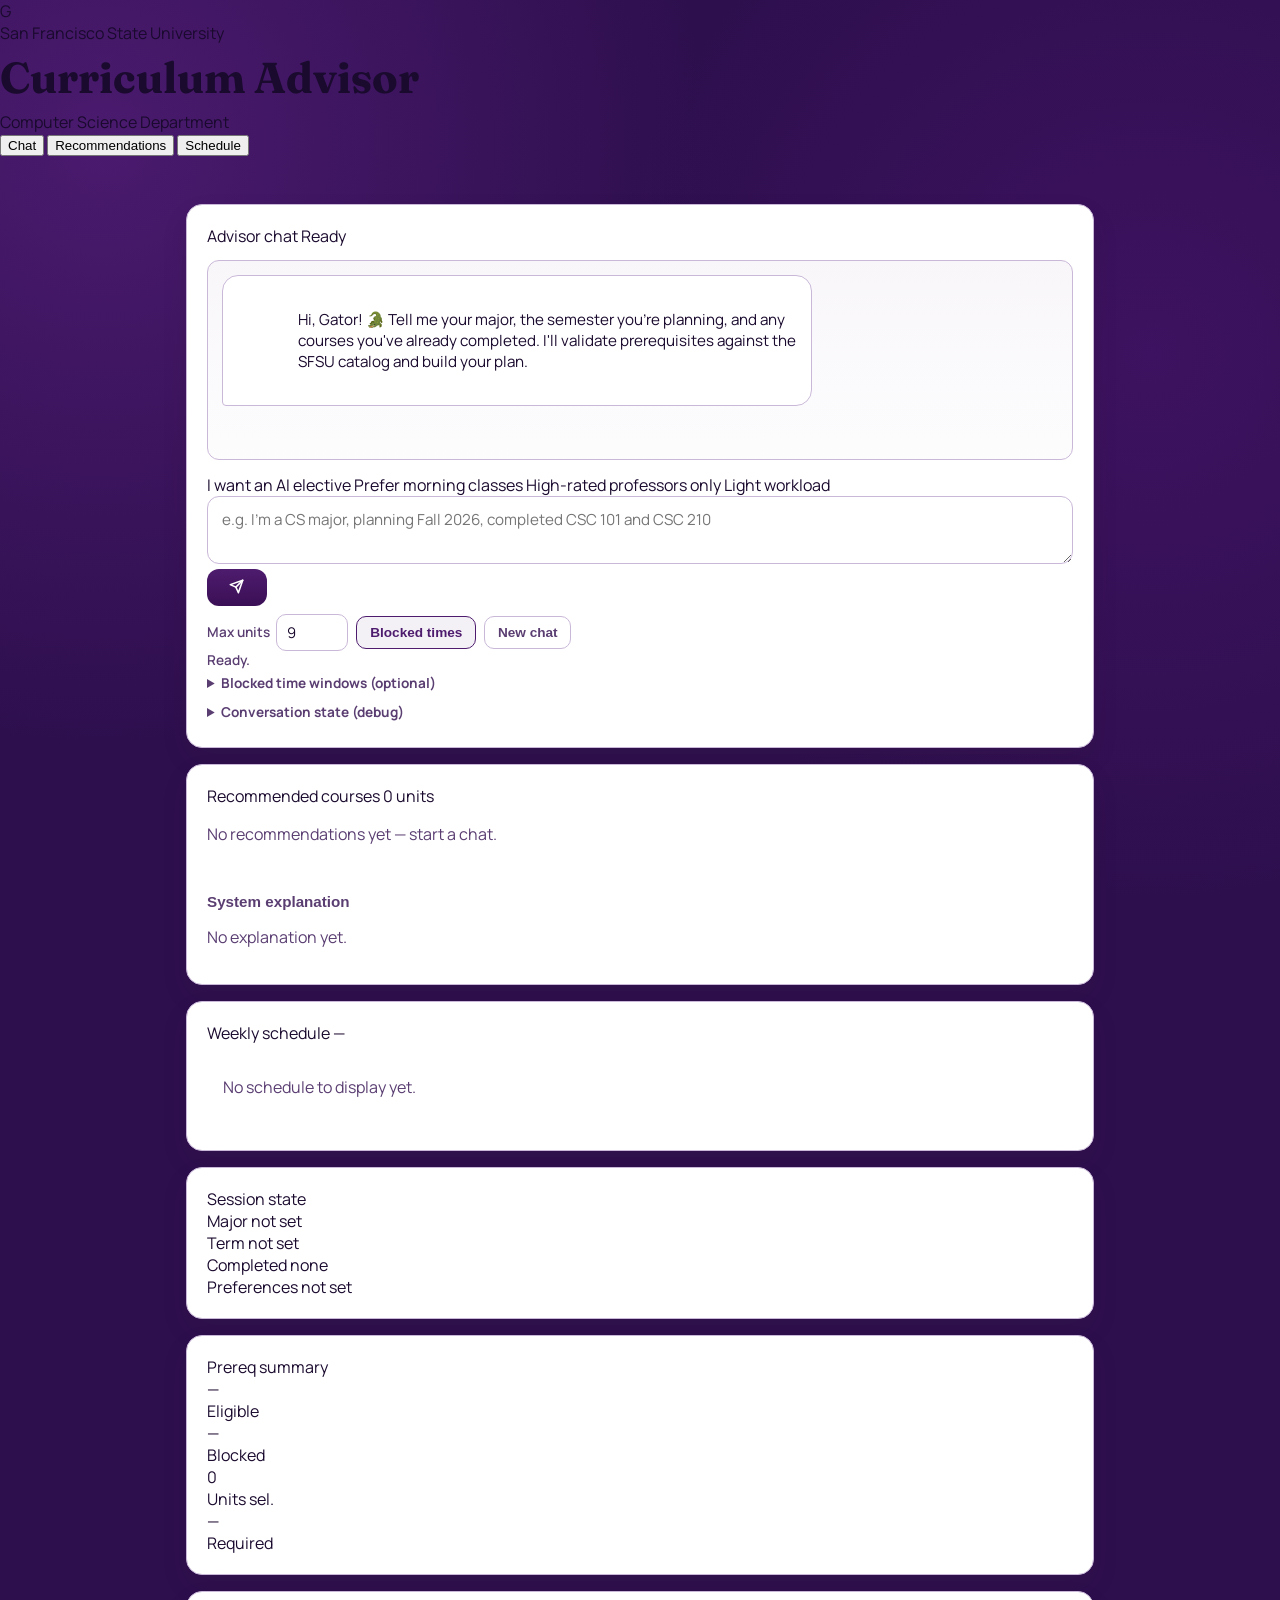
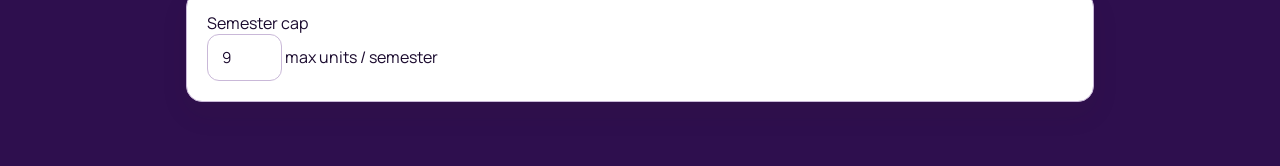
==== commit bcbcb6ee: "Add side bar for chat UI" ====
--- a/frontend/index.html
+++ b/frontend/index.html
@@ -3,122 +3,238 @@
   <head>
     <meta charset="UTF-8" />
     <meta name="viewport" content="width=device-width, initial-scale=1.0" />
-    <title>Curriculum Advisor</title>
-    <link rel="stylesheet" href="css/styles.css?v=20260509-1" />
+    <title>Curriculum Advisor · SF State CS</title>
+    <link rel="stylesheet" href="css/styles.css?v=20260512-1" />
   </head>
   <body>
+
+    <div class="gg-bar"></div>
+
+    <header class="site-header">
+      <div class="header-brand">
+        <div class="gator-badge">G</div>
+        <div class="brand-text">
+          <div class="brand-sup">San Francisco State University</div>
+          <h1 class="brand-name">Curriculum Advisor</h1>
+          <div class="brand-sub">Computer Science Department</div>
+        </div>
+      </div>
+      <nav class="header-nav" aria-label="Main tabs">
+        <button class="nav-btn active" data-tab="chat">Chat</button>
+        <button class="nav-btn" data-tab="results">Recommendations</button>
+        <button class="nav-btn" data-tab="schedule">Schedule</button>
+      </nav>
+    </header>
+
     <main class="page-shell">
-      <section class="hero">
-        <p class="eyebrow">Capstone Conversational Advisor</p>
-        <h1>Plan Your Semester by Chat</h1>
-        <p class="subtitle">
-          Tell the advisor your major, the term you're planning, and any
-          preferences. It validates prerequisites deterministically and ranks
-          courses with a sentiment-aware multi-objective function.
-        </p>
-      </section>
-
-      <section class="panel chat-panel">
-        <div id="chat-thread" class="chat-thread" aria-live="polite">
-          <div class="chat-message chat-message-assistant">
-            <div class="chat-bubble">
-              Hi! I'm your curriculum advisor. Tell me your major, the term you're planning,
-              and any courses you've completed. You can also mention preferences like
-              "I want an AI class" or "prefer high-rated professors."
-            </div>
-          </div>
+      <div class="main-grid">
+
+        <div id="tab-content">
+
+          <div id="tab-chat" class="tab-panel">
+            <div class="panel chat-panel">
+              <div class="panel-header">
+                <span class="panel-title">Advisor chat</span>
+                <span class="panel-badge" id="chat-term-badge">Ready</span>
+              </div>
+
+              <div id="chat-thread" class="chat-thread" aria-live="polite">
+                <div class="chat-message chat-message-assistant">
+                  <div class="chat-bubble">
+                    Hi, Gator! 🐊 Tell me your major, the semester you're planning, and any
+                    courses you've already completed. I'll validate prerequisites against the
+                    SFSU catalog and build your plan.
+                  </div>
+                </div>
+              </div>
+
+              <div class="chat-footer">
+                <div class="chat-chips" id="chat-chips">
+                  <span class="chip">I want an AI elective</span>
+                  <span class="chip">Prefer morning classes</span>
+                  <span class="chip">High-rated professors only</span>
+                  <span class="chip">Light workload</span>
+                </div>
+
+                <form id="chat-form" class="chat-form">
+                  <div class="chat-input-row">
+                    <textarea
+                      id="chat-input"
+                      class="chat-input"
+                      rows="2"
+                      placeholder="e.g. I'm a CS major, planning Fall 2026, completed CSC 101 and CSC 210"
+                      required
+                    ></textarea>
+                    <button type="submit" id="chat-send" class="chat-send" aria-label="Send">
+                      <svg width="15" height="15" viewBox="0 0 24 24" fill="none"
+                           stroke="currentColor" stroke-width="2.5"
+                           stroke-linecap="round" stroke-linejoin="round">
+                        <line x1="22" y1="2" x2="11" y2="13"/>
+                        <polygon points="22 2 15 22 11 13 2 9 22 2"/>
+                      </svg>
+                    </button>
+                  </div>
+                  <div class="chat-form-row">
+                    <div class="chat-tools">
+                      <label class="chat-tool-label">
+                        Max units
+                        <input id="chat-max-units" type="number" min="1" max="21" value="9"
+                               class="chat-tool-input" />
+                      </label>
+                      <button type="button" id="chat-blocked-toggle" class="chat-tool-button">
+                        Blocked times
+                      </button>
+                      <button type="button" id="chat-reset"
+                              class="chat-tool-button chat-tool-button-secondary">
+                        New chat
+                      </button>
+                    </div>
+                  </div>
+                </form>
+
+                <p id="chat-status" class="chat-status">Ready.</p>
+
+                <details id="chat-blocked-windows" class="chat-blocked-windows">
+                  <summary>Blocked time windows (optional)</summary>
+                  <div class="blocked-windows-builder">
+                    <div class="blocked-windows-inputs">
+                      <select id="blocked-day" class="blocked-day-select">
+                        <option>Monday</option><option>Tuesday</option>
+                        <option>Wednesday</option><option>Thursday</option>
+                        <option>Friday</option><option>Saturday</option>
+                        <option>Sunday</option>
+                      </select>
+                      <input id="blocked-start" type="time" value="09:00" class="blocked-time-input" />
+                      <span class="blocked-separator">&ndash;</span>
+                      <input id="blocked-end"   type="time" value="11:00" class="blocked-time-input" />
+                      <button type="button" id="add-blocked-btn" class="blocked-add-btn">Add</button>
+                    </div>
+                    <div id="blocked-windows-list" class="blocked-windows-list" aria-live="polite"></div>
+                  </div>
+                </details>
+
+                <details class="chat-debug">
+                  <summary>Conversation state (debug)</summary>
+                  <pre id="chat-state-debug" class="chat-state-debug">(empty)</pre>
+                </details>
+              </div>
+            </div>
+          </div>
+
+          <div id="tab-results" class="tab-panel hidden">
+            <section class="panel" id="results-panel">
+              <div class="panel-header">
+                <span class="panel-title">Recommended courses</span>
+                <span class="panel-badge" id="results-units-badge">0 units</span>
+              </div>
+              <div class="results-body">
+                <div id="progress-container" class="progress-container" style="display:none">
+                  <div class="progress-top">
+                    <span class="progress-lbl">Degree progress</span>
+                    <span class="progress-val" id="progress-text">0 / 0 units</span>
+                  </div>
+                  <div class="progress-track">
+                    <div id="progress-fill" class="progress-fill"></div>
+                  </div>
+                </div>
+
+                <div id="recommendations" class="recommendation-list">
+                  <p class="empty-state">No recommendations yet — start a chat.</p>
+                </div>
+
+                <div id="prereq-blocked-section" class="prereq-blocked-section" hidden>
+                  <h3>Excluded by prerequisite validation</h3>
+                  <p class="prereq-blocked-help">
+                    These courses match your requirement groups but you haven't yet completed
+                    their prerequisites. The deterministic prereq-graph validator removed them.
+                  </p>
+                  <ul id="prereq-blocked-list" class="prereq-blocked-list"></ul>
+                </div>
+
+                <h3 style="margin-top:1.5rem;font-size:0.95rem;color:var(--muted);font-family:'Source Sans 3',sans-serif;font-weight:600;">System explanation</h3>
+                <p id="explanation" class="explanation">No explanation yet.</p>
+              </div>
+            </section>
+          </div>
+
+          <div id="tab-schedule" class="tab-panel hidden">
+            <section class="panel">
+              <div class="panel-header">
+                <span class="panel-title">Weekly schedule</span>
+                <span class="panel-badge" id="schedule-badge">—</span>
+              </div>
+              <div style="padding:1rem">
+                <div id="schedule-container" class="schedule-container" style="display:none">
+                  <div id="schedule-grid" class="schedule-grid"></div>
+                </div>
+                <p id="schedule-placeholder" class="empty-state">No schedule to display yet.</p>
+              </div>
+            </section>
+          </div>
+
         </div>
 
-        <form id="chat-form" class="chat-form">
-          <textarea
-            id="chat-input"
-            class="chat-input"
-            rows="2"
-            placeholder="Try: I&rsquo;m a CS major, planning Fall 2026, completed CSC 101 and CSC 210, I want an AI class"
-            required
-          ></textarea>
-          <div class="chat-form-row">
-            <div class="chat-tools">
-              <label class="chat-tool-label">
-                Max units
-                <input id="chat-max-units" type="number" min="1" max="21" value="9" class="chat-tool-input" />
-              </label>
-              <button type="button" id="chat-blocked-toggle" class="chat-tool-button">
-                Blocked times
-              </button>
-              <button type="button" id="chat-reset" class="chat-tool-button chat-tool-button-secondary">
-                New chat
-              </button>
-            </div>
-            <button type="submit" id="chat-send" class="chat-send">Send</button>
-          </div>
-        </form>
-
-        <p id="chat-status" class="chat-status">Ready.</p>
-
-        <details id="chat-blocked-windows" class="chat-blocked-windows">
-          <summary>Blocked time windows (optional)</summary>
-          <div class="blocked-windows-builder">
-            <div class="blocked-windows-inputs">
-              <select id="blocked-day" class="blocked-day-select">
-                <option value="Monday">Monday</option>
-                <option value="Tuesday">Tuesday</option>
-                <option value="Wednesday">Wednesday</option>
-                <option value="Thursday">Thursday</option>
-                <option value="Friday">Friday</option>
-                <option value="Saturday">Saturday</option>
-                <option value="Sunday">Sunday</option>
-              </select>
-              <input id="blocked-start" type="time" value="09:00" class="blocked-time-input" />
-              <span class="blocked-separator">&ndash;</span>
-              <input id="blocked-end" type="time" value="11:00" class="blocked-time-input" />
-              <button type="button" id="add-blocked-btn" class="blocked-add-btn">Add</button>
-            </div>
-            <div id="blocked-windows-list" class="blocked-windows-list" aria-live="polite"></div>
-          </div>
-        </details>
-
-        <details class="chat-debug">
-          <summary>Conversation state (debug)</summary>
-          <pre id="chat-state-debug" class="chat-state-debug">(empty)</pre>
-        </details>
-      </section>
-
-      <section class="panel results-panel" id="results-panel" hidden>
-        <div id="progress-container" class="progress-container" style="display: none">
-          <div class="progress-bar">
-            <div id="progress-fill" class="progress-fill"></div>
-          </div>
-          <p id="progress-text" class="progress-text"></p>
-        </div>
-
-        <h2>Recommended Courses</h2>
-        <div id="recommendations" class="recommendation-list">
-          <p class="empty-state">No recommendations yet.</p>
-        </div>
-
-        <div id="prereq-blocked-section" class="prereq-blocked-section" hidden>
-          <h3>Excluded by Prerequisite Validation</h3>
-          <p class="prereq-blocked-help">
-            These courses match the requirement groups but the student has not yet completed
-            their prerequisites. The deterministic prerequisite-graph validator removed them
-            so they cannot be recommended.
-          </p>
-          <ul id="prereq-blocked-list" class="prereq-blocked-list"></ul>
-        </div>
-
-        <h2>Schedule Overview</h2>
-        <div id="schedule-container" class="schedule-container" style="display: none">
-          <div id="schedule-grid" class="schedule-grid"></div>
-        </div>
-        <p id="schedule-placeholder" class="empty-state">No schedule to display yet.</p>
-
-        <h3>System Explanation</h3>
-        <p id="explanation" class="explanation">No explanation yet.</p>
-      </section>
+        <aside class="sidebar">
+
+          <div class="panel">
+            <div class="panel-header"><span class="panel-title">Session state</span></div>
+            <div class="state-rows">
+              <div class="state-row">
+                <span class="state-key">Major</span>
+                <span class="state-val unset" id="st-major">not set</span>
+              </div>
+              <div class="state-row">
+                <span class="state-key">Term</span>
+                <span class="state-val unset" id="st-term">not set</span>
+              </div>
+              <div class="state-row">
+                <span class="state-key">Completed</span>
+                <span class="state-val unset" id="st-completed">none</span>
+              </div>
+              <div class="state-row">
+                <span class="state-key">Preferences</span>
+                <span class="state-val unset" id="st-prefs">not set</span>
+              </div>
+            </div>
+          </div>
+
+          <div class="panel">
+            <div class="panel-header"><span class="panel-title">Prereq summary</span></div>
+            <div class="stat-grid">
+              <div class="stat">
+                <div class="stat-num" id="st-eligible">—</div>
+                <div class="stat-label">Eligible</div>
+              </div>
+              <div class="stat">
+                <div class="stat-num gold" id="st-blocked">—</div>
+                <div class="stat-label">Blocked</div>
+              </div>
+              <div class="stat">
+                <div class="stat-num" id="st-units-sel">0</div>
+                <div class="stat-label">Units sel.</div>
+              </div>
+              <div class="stat">
+                <div class="stat-num" id="st-units-req">—</div>
+                <div class="stat-label">Required</div>
+              </div>
+            </div>
+          </div>
+
+          <div class="panel">
+            <div class="panel-header"><span class="panel-title">Semester cap</span></div>
+            <div class="units-row">
+              <input class="units-input" type="number" id="sidebar-max-units"
+                     value="9" min="1" max="21" />
+              <span class="units-hint">max units / semester</span>
+            </div>
+          </div>
+
+        </aside>
+
+      </div>
     </main>
 
-    <script src="js/api.js?v=20260509-1"></script>
-    <script src="js/app.js?v=20260509-1"></script>
+    <script src="js/api.js?v=20260512-1"></script>
+    <script src="js/app.js?v=20260512-1"></script>
   </body>
-</html>
+</html>
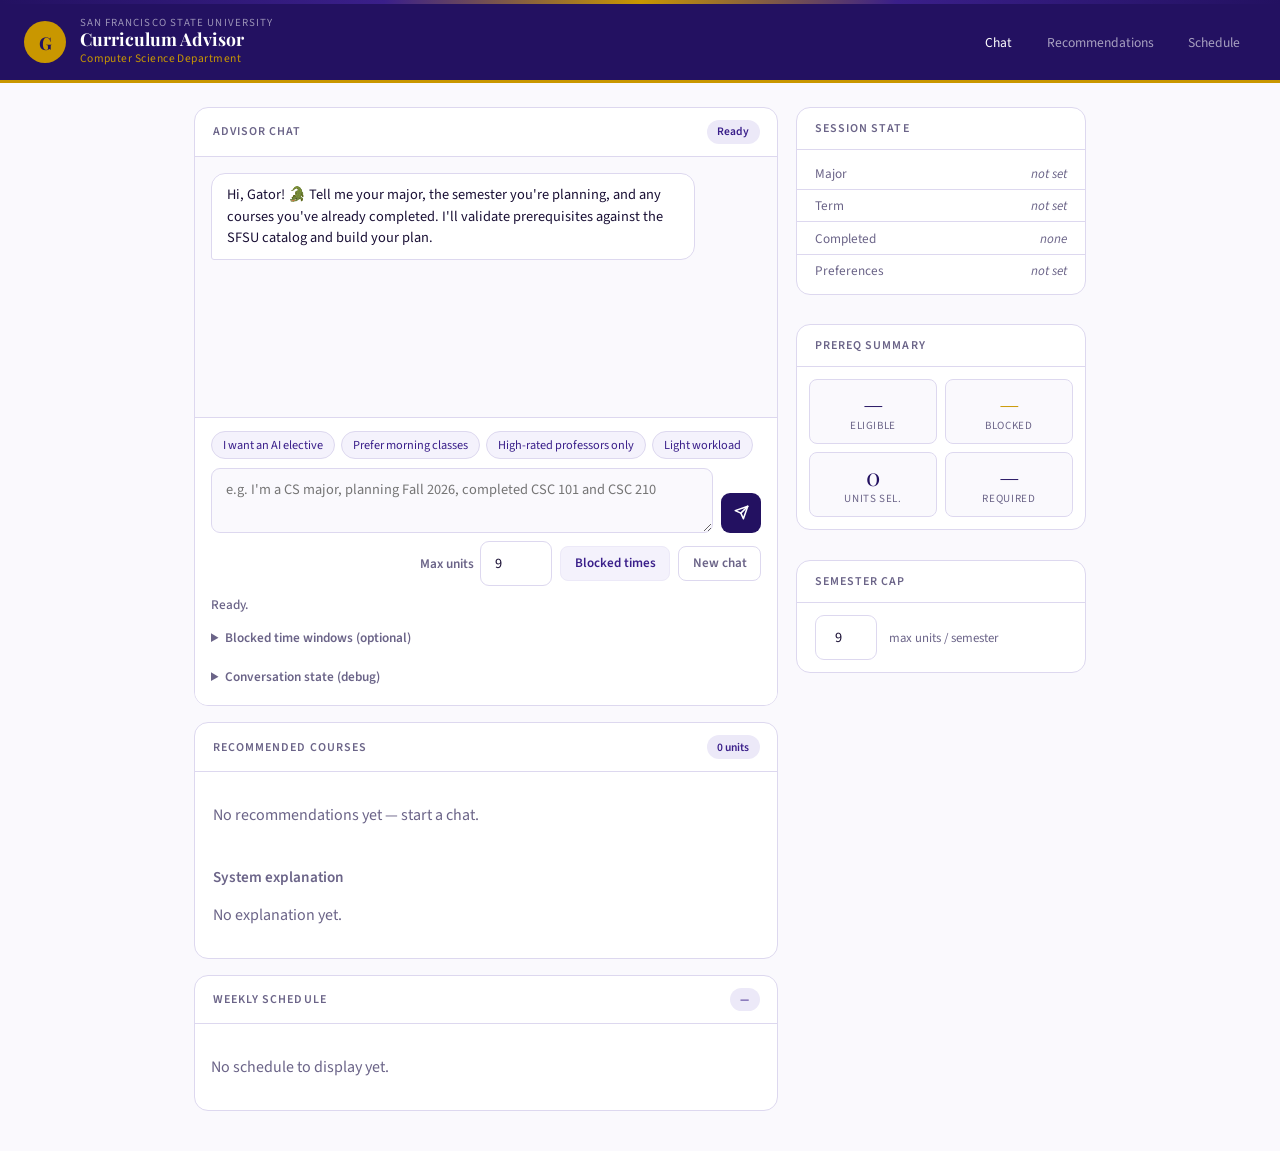
==== commit a784a96e: "Update app.js for chat UI changes" ====
--- a/frontend/index.html
+++ b/frontend/index.html
@@ -40,11 +40,7 @@
 
               <div id="chat-thread" class="chat-thread" aria-live="polite">
                 <div class="chat-message chat-message-assistant">
-                  <div class="chat-bubble">
-                    Hi, Gator! 🐊 Tell me your major, the semester you're planning, and any
-                    courses you've already completed. I'll validate prerequisites against the
-                    SFSU catalog and build your plan.
-                  </div>
+                  <div class="chat-bubble">Hi, Gator! 🐊 Tell me your major, the semester you're planning, and any courses you've already completed. I'll validate prerequisites against the SFSU catalog and build your plan.</div>
                 </div>
               </div>
 
--- a/frontend/css/styles.css
+++ b/frontend/css/styles.css
@@ -1,17 +1,27 @@
-@import url("https://fonts.googleapis.com/css2?family=Fraunces:opsz,wght@9..144,600;9..144,700&family=Manrope:wght@400;500;700&display=swap");
+@import url("https://fonts.googleapis.com/css2?family=Playfair+Display:wght@600;700&family=Source+Sans+3:wght@400;500;600&display=swap");
 
 :root {
-  --bg: #2e0f4e;
-  --bg-accent: #4a1a6e;
-  --card: #ffffff;
-  --text: #1a0a2e;
-  --muted: #5a3e72;
-  --line: #c9b8d8;
-  --brand: #4e1c6e;
-  --brand-strong: #3a0f55;
-  --danger: #b43f34;
-  --gold: #c8972a;          
-}
+  --purple:        #231161;
+  --purple-mid:    #3a1f8a;
+  --purple-light:  #5b3ab5;
+  --purple-pale:   #ece9f8;
+  --purple-faint:  #f4f2fc;
+  --gold:          #c99700;
+  --gold-light:    #e6b800;
+  --gold-pale:     #fdf6d8;
+  --white:         #ffffff;
+  --off-white:     #faf9fd;
+  --text:          #1a1035;
+  --muted:         #6b6488;
+  --line:          #ddd8ef;
+  --brand:         #231161;
+  --brand-strong:  #160b42;
+  --danger:        #b83232;
+  --danger-bg:     #fceaea;
+  --success:       #1a7a4a;
+  --success-bg:    #eaf5ee;
+}
+
 * {
   box-sizing: border-box;
 }
@@ -19,171 +29,185 @@
 body {
   margin: 0;
   min-height: 100vh;
-  font-family: "Manrope", "Segoe UI", sans-serif;
-  background:
-    radial-gradient(circle at 8% 8%, var(--bg-accent), transparent 30%),
-    radial-gradient(circle at 90% 20%, #3d1260, transparent 30%),
-    var(--bg);
-  color: var(--text);
+  font-family: "Source Sans 3", "Segoe UI", sans-serif;
+  background: var(--off-white);
+  color: var(--text);
+}
+
+h1, h2, h3, h4 {
+  font-family: "Playfair Display", Georgia, serif;
+  margin-top: 0;
+}
+
+.site-header {
+  background: var(--purple);
+  border-bottom: 3px solid var(--gold);
+  display: flex;
+  align-items: stretch;
+  justify-content: space-between;
+  padding: 0 1.5rem;
+}
+
+.header-brand {
+  display: flex;
+  align-items: center;
+  gap: 0.85rem;
+  padding: 0.85rem 0;
+}
+
+.gator-badge {
+  width: 42px;
+  height: 42px;
+  border-radius: 50%;
+  background: var(--gold);
+  display: flex;
+  align-items: center;
+  justify-content: center;
+  font-family: "Playfair Display", serif;
+  font-weight: 700;
+  font-size: 1.1rem;
+  color: var(--purple);
+  flex-shrink: 0;
+}
+
+.brand-sup {
+  font-size: 0.68rem;
+  color: rgba(255, 255, 255, 0.55);
+  letter-spacing: 0.1em;
+  text-transform: uppercase;
+  line-height: 1;
+}
+
+.brand-name {
+  font-family: "Playfair Display", serif;
+  font-size: 1.1rem;
+  color: #fff;
+  line-height: 1.2;
+  margin: 0;
+}
+
+.brand-sub {
+  font-size: 0.72rem;
+  color: var(--gold);
+  letter-spacing: 0.04em;
+}
+
+.header-nav {
+  display: flex;
+  align-items: center;
+  gap: 0.15rem;
+}
+
+.nav-btn {
+  padding: 0.5rem 1rem;
+  background: none;
+  border: none;
+  border-bottom: 2px solid transparent;
+  color: rgba(255, 255, 255, 0.6);
+  font-family: "Source Sans 3", sans-serif;
+  font-size: 0.85rem;
+  cursor: pointer;
+  height: 100%;
+  display: flex;
+  align-items: center;
+  transition: color 0.15s, border-color 0.15s;
+  margin-bottom: -3px; /* sit on top of the gold border */
+}
+
+.nav-btn:hover {
+  color: #fff;
+}
+
+.nav-btn.active {
+  color: #fff;
+  border-bottom-color: var(--gold);
+}
+
+.gg-bar {
+  height: 4px;
+  background: linear-gradient(
+    90deg,
+    var(--purple) 0%,
+    var(--purple-mid) 30%,
+    var(--gold) 50%,
+    var(--purple-mid) 70%,
+    var(--purple) 100%
+  );
 }
 
 .page-shell {
   max-width: 940px;
-  margin: 2rem auto;
-  padding: 1rem;
-}
-
-.hero {
+  margin: 0 auto;
+  padding: 1.5rem;
+}
+
+.panel {
+  background: var(--white);
+  border: 1px solid var(--line);
+  border-radius: 14px;
+  overflow: hidden;
   margin-bottom: 1rem;
-  padding: 1.5rem;
-  background: rgba(255, 250, 242, 0.78);
-  border: 1px solid var(--line);
-  border-radius: 18px;
-  backdrop-filter: blur(2px);
-}
-
-.eyebrow {
-  margin: 0;
-  letter-spacing: 0.08em;
+}
+
+.panel-header {
+  padding: 0.75rem 1.1rem;
+  border-bottom: 1px solid var(--line);
+  display: flex;
+  align-items: center;
+  justify-content: space-between;
+}
+
+.panel-title {
+  font-size: 0.75rem;
   text-transform: uppercase;
-  color: var(--brand);
-  font-size: 0.8rem;
-  font-weight: 700;
-}
-
-h1,
-h2,
-h3,
-h4 {
-  font-family: "Fraunces", Georgia, serif;
-  margin-top: 0;
-}
-
-h1 {
-  margin: 0.55rem 0;
-  font-size: clamp(1.8rem, 5vw, 2.7rem);
-  line-height: 1.14;
-}
-
-.subtitle {
-  color: var(--muted);
-  max-width: 62ch;
-  margin: 0;
-}
-
-.panel {
-  padding: 1.25rem;
-  background: var(--card);
-  border-radius: 16px;
-  border: 1px solid var(--line);
-  box-shadow: 0 12px 28px rgba(58, 44, 28, 0.08);
-  margin-bottom: 1rem;
-}
-
-.lookup-panel {
-  display: flex;
-  flex-direction: column;
-  gap: 1rem;
-}
-
-.lookup-header {
-  display: flex;
-  flex-wrap: wrap;
-  justify-content: space-between;
-  gap: 0.75rem 1rem;
-  align-items: end;
-}
-
-.lookup-eyebrow {
-  margin: 0 0 0.2rem;
-  text-transform: uppercase;
-  letter-spacing: 0.08em;
-  color: var(--brand);
-  font-size: 0.76rem;
-  font-weight: 800;
-}
-
-.lookup-header h2 {
-  margin-bottom: 0;
-}
-
-.lookup-help {
-  margin: 0;
-  max-width: 42ch;
-  color: var(--muted);
-  font-size: 0.95rem;
-}
-
-.lookup-form {
+  letter-spacing: 0.09em;
+  color: var(--muted);
+  font-weight: 600;
+  font-family: "Source Sans 3", sans-serif;
+}
+
+.panel-badge {
+  font-size: 0.72rem;
+  padding: 0.2rem 0.65rem;
+  border-radius: 99px;
+  background: var(--purple-pale);
+  color: var(--purple-mid);
+  font-weight: 600;
+}
+
+.main-grid {
   display: grid;
-  grid-template-columns: minmax(0, 1fr) auto;
-  gap: 0.75rem;
-}
-
-.lookup-submit {
-  grid-column: auto;
-  align-self: stretch;
-}
-
-.lookup-result {
-  border: 1px solid var(--line);
-  border-radius: 16px;
-  background: linear-gradient(180deg, rgba(78, 28, 110, 0.05), rgba(78, 28, 110, 0.02));
-  padding: 1rem;
-}
-
-.lookup-result .professor-card {
-  margin-top: 0;
-}
-
-.lookup-result .professor-meta {
-  gap: 0.45rem;
-}
-
-.rmp-link {
-  align-self: flex-start;
-  color: var(--brand);
-  font-weight: 700;
-  text-decoration: none;
-}
-
-.rmp-link:hover {
-  text-decoration: underline;
-}
-
-.lookup-result .professor-rating-pill-tag {
-  padding-inline: 0.75rem;
-}
-
-.lookup-result-empty {
-  color: var(--muted);
-}
-
-/* ── Chat panel ─────────────────────────────────────────────────────────── */
-.chat-panel {
+  grid-template-columns: 1fr 290px;
+  gap: 1.1rem;
+  align-items: start;
+}
+
+.sidebar {
   display: flex;
   flex-direction: column;
   gap: 0.85rem;
 }
+.chat-panel {
+  display: flex;
+  flex-direction: column;
+}
 
 .chat-thread {
-  max-height: 60vh;
-  min-height: 200px;
+  padding: 1rem;
+  display: flex;
+  flex-direction: column;
+  gap: 0.65rem;
+  min-height: 260px;
+  max-height: 340px;
   overflow-y: auto;
-  padding: 0.85rem;
-  background: linear-gradient(180deg, rgba(78, 28, 110, 0.04), rgba(78, 28, 110, 0.01));
-  border: 1px solid var(--line);
-  border-radius: 12px;
+  background: var(--off-white);
+}
+
+.chat-message {
   display: flex;
   flex-direction: column;
-  gap: 0.6rem;
-}
-
-.chat-message {
-  display: flex;
-  flex-direction: column;
-  gap: 0.2rem;
-  max-width: 92%;
+  gap: 0.18rem;
+  max-width: 88%;
 }
 
 .chat-message-user {
@@ -195,38 +219,70 @@
 }
 
 .chat-bubble {
-  padding: 0.7rem 0.95rem;
-  border-radius: 16px;
-  font-size: 0.95rem;
-  line-height: 1.4;
+  padding: 0.65rem 0.95rem;
+  border-radius: 14px;
+  font-size: 0.9rem;
+  line-height: 1.5;
   word-wrap: break-word;
-  white-space: pre-wrap;
+  white-space: normal;
 }
 
 .chat-message-user .chat-bubble {
-  background: linear-gradient(180deg, var(--brand), var(--brand-strong));
+  background: var(--purple);
   color: #fff;
-  border-bottom-right-radius: 4px;
+  border-bottom-right-radius: 3px;
 }
 
 .chat-message-assistant .chat-bubble {
-  background: #fff;
-  color: var(--text);
-  border: 1px solid var(--line);
-  border-bottom-left-radius: 4px;
+  background: var(--white);
+  color: var(--text);
+  border: 1px solid var(--line);
+  border-bottom-left-radius: 3px;
 }
 
 .chat-bubble-thinking {
-  background: rgba(78, 28, 110, 0.06);
+  background: var(--purple-faint);
   color: var(--muted);
   font-style: italic;
 }
 
 .chat-message-meta {
   margin: 0;
-  font-size: 0.78rem;
-  color: var(--muted);
-  padding-inline: 0.4rem;
+  font-size: 0.72rem;
+  color: var(--muted);
+  padding-inline: 0.35rem;
+}
+
+.chat-footer {
+  padding: 0.85rem 1rem;
+  border-top: 1px solid var(--line);
+  background: var(--white);
+  display: flex;
+  flex-direction: column;
+  gap: 0.55rem;
+}
+
+.chat-chips {
+  display: flex;
+  flex-wrap: wrap;
+  gap: 0.35rem;
+}
+
+.chip {
+  padding: 0.25rem 0.7rem;
+  border-radius: 99px;
+  border: 1px solid var(--line);
+  background: var(--purple-faint);
+  color: var(--purple-mid);
+  font-size: 0.77rem;
+  cursor: pointer;
+  transition: all 0.15s;
+  font-family: "Source Sans 3", sans-serif;
+}
+
+.chip:hover {
+  background: var(--purple-pale);
+  border-color: var(--purple-light);
 }
 
 .chat-form {
@@ -235,32 +291,61 @@
   gap: 0.5rem;
 }
 
+.chat-input-row {
+  display: flex;
+  gap: 0.5rem;
+  align-items: flex-end;
+}
+
 .chat-input {
-  width: 100%;
-  padding: 0.75rem 0.9rem;
-  border-radius: 12px;
-  border: 1px solid var(--line);
-  background: #fff;
-  color: var(--text);
-  font-family: inherit;
-  font-size: 0.95rem;
+  flex: 1;
+  padding: 0.65rem 0.85rem;
+  border-radius: 9px;
+  border: 1px solid var(--line);
+  background: var(--off-white);
+  color: var(--text);
+  font-family: "Source Sans 3", sans-serif;
+  font-size: 0.9rem;
   resize: vertical;
-  min-height: 56px;
+  min-height: 42px;
+  outline: none;
   transition: border-color 0.2s ease;
 }
 
 .chat-input:focus {
-  outline: none;
-  border-color: var(--brand);
-  box-shadow: 0 0 0 3px rgba(78, 28, 110, 0.1);
+  border-color: var(--purple-light);
+  box-shadow: 0 0 0 3px rgba(91, 58, 181, 0.1);
+}
+
+.chat-send {
+  width: 40px;
+  height: 40px;
+  border-radius: 9px;
+  border: none;
+  flex-shrink: 0;
+  background: var(--purple);
+  color: #fff;
+  cursor: pointer;
+  display: flex;
+  align-items: center;
+  justify-content: center;
+  transition: background 0.15s;
+}
+
+.chat-send:hover:not(:disabled) {
+  background: var(--purple-mid);
+}
+
+.chat-send:disabled {
+  opacity: 0.55;
+  cursor: not-allowed;
 }
 
 .chat-form-row {
   display: flex;
   align-items: center;
-  justify-content: space-between;
+  justify-content: flex-end;
   gap: 0.6rem;
-  flex-wrap: wrap;
 }
 
 .chat-tools {
@@ -274,163 +359,575 @@
   display: inline-flex;
   align-items: center;
   gap: 0.4rem;
-  font-size: 0.85rem;
+  font-size: 0.83rem;
   color: var(--muted);
   font-weight: 600;
 }
 
 .chat-tool-input {
   width: 4.5rem;
-  padding: 0.45rem 0.6rem;
-  border-radius: 10px;
-  border: 1px solid var(--line);
-  background: #fff;
-  color: var(--text);
-  font-size: 0.92rem;
+  padding: 0.42rem 0.55rem;
+  border-radius: 8px;
+  border: 1px solid var(--line);
+  background: var(--off-white);
+  color: var(--text);
+  font-size: 0.9rem;
+  font-family: "Source Sans 3", sans-serif;
 }
 
 .chat-tool-button {
-  padding: 0.5rem 0.8rem;
-  border: 1px solid var(--brand);
-  background: rgba(78, 28, 110, 0.06);
-  color: var(--brand);
-  border-radius: 10px;
-  font-weight: 700;
-  font-size: 0.85rem;
+  padding: 0.45rem 0.85rem;
+  border: 1px solid var(--purple-pale);
+  background: var(--purple-faint);
+  color: var(--purple-mid);
+  border-radius: 8px;
+  font-weight: 600;
+  font-size: 0.82rem;
   cursor: pointer;
-  transition: background 0.15s ease;
+  transition: background 0.15s;
+  font-family: "Source Sans 3", sans-serif;
 }
 
 .chat-tool-button:hover {
-  background: rgba(78, 28, 110, 0.12);
+  background: var(--purple-pale);
 }
 
 .chat-tool-button-secondary {
   border-color: var(--line);
   color: var(--muted);
-  background: #fff;
-}
-
-.chat-send {
-  padding: 0.6rem 1.4rem;
-  border: 0;
-  border-radius: 12px;
-  background: linear-gradient(180deg, var(--brand), var(--brand-strong));
-  color: #fff;
-  font-weight: 700;
-  font-size: 0.95rem;
-  cursor: pointer;
-  transition: transform 0.15s ease, box-shadow 0.15s ease;
-}
-
-.chat-send:hover:not(:disabled) {
-  transform: translateY(-1px);
-  box-shadow: 0 6px 16px rgba(78, 28, 110, 0.2);
-}
-
-.chat-send:disabled {
-  opacity: 0.65;
-  cursor: not-allowed;
+  background: var(--white);
 }
 
 .chat-status {
   margin: 0;
-  font-size: 0.85rem;
-  color: var(--muted);
-  font-weight: 600;
-}
-
-.chat-status.error {
-  color: var(--danger);
-}
-
-.chat-status.success {
-  color: #166f52;
-}
-
-.chat-status.info {
-  color: var(--brand);
-}
+  font-size: 0.83rem;
+  color: var(--muted);
+  font-weight: 500;
+}
+
+.chat-status.error   { color: var(--danger); }
+.chat-status.success { color: var(--success); }
+.chat-status.info    { color: var(--purple-mid); }
 
 .chat-blocked-windows summary,
 .chat-debug summary {
   cursor: pointer;
-  font-size: 0.85rem;
-  color: var(--muted);
-  font-weight: 700;
+  font-size: 0.83rem;
+  color: var(--muted);
+  font-weight: 600;
   padding: 0.35rem 0;
 }
 
 .chat-state-debug {
   margin: 0.5rem 0 0;
-  background: rgba(78, 28, 110, 0.06);
-  border-radius: 10px;
+  background: var(--purple-faint);
+  border-radius: 8px;
   padding: 0.5rem 0.75rem;
-  font-size: 0.78rem;
+  font-size: 0.77rem;
   color: var(--text);
   white-space: pre-wrap;
   word-break: break-word;
 }
 
-/* ── Course rationale + prereq display ─────────────────────────────────── */
+.state-rows {
+  padding: 0.5rem 0;
+}
+
+.state-row {
+  display: flex;
+  justify-content: space-between;
+  align-items: center;
+  padding: 0.38rem 1.1rem;
+  font-size: 0.83rem;
+}
+
+.state-row:not(:last-child) {
+  border-bottom: 1px solid var(--line);
+}
+
+.state-key { color: var(--muted); }
+
+.state-val           { font-weight: 600; color: var(--text); }
+.state-val.set       { color: var(--purple-mid); }
+.state-val.unset     { color: var(--muted); font-style: italic; font-weight: 400; }
+.state-val.warn      { color: var(--danger); }
+
+.stat-grid {
+  display: grid;
+  grid-template-columns: 1fr 1fr;
+  gap: 0.5rem;
+  padding: 0.75rem;
+}
+
+.stat {
+  background: var(--off-white);
+  border: 1px solid var(--line);
+  border-radius: 8px;
+  padding: 0.65rem 0.5rem;
+  text-align: center;
+}
+
+.stat-num {
+  font-family: "Playfair Display", serif;
+  font-size: 1.5rem;
+  color: var(--purple);
+  line-height: 1;
+}
+
+.stat-num.gold { color: var(--gold); }
+.stat-num.danger { color: var(--danger); }
+
+.stat-label {
+  font-size: 0.69rem;
+  color: var(--muted);
+  margin-top: 0.2rem;
+  text-transform: uppercase;
+  letter-spacing: 0.06em;
+}
+
+.units-row {
+  display: flex;
+  align-items: center;
+  gap: 0.75rem;
+  padding: 0.75rem 1.1rem;
+}
+
+.units-input {
+  width: 62px;
+  padding: 0.45rem 0.55rem;
+  border-radius: 8px;
+  border: 1px solid var(--line);
+  background: var(--off-white);
+  font-family: "Source Sans 3", sans-serif;
+  font-size: 0.9rem;
+  color: var(--text);
+  text-align: center;
+  outline: none;
+}
+
+.units-input:focus {
+  border-color: var(--purple-light);
+}
+
+.units-hint {
+  font-size: 0.8rem;
+  color: var(--muted);
+}
+
+.results-body {
+  padding: 1rem 1.1rem;
+}
+
+.progress-wrap {
+  margin-bottom: 1.1rem;
+}
+
+.progress-top {
+  display: flex;
+  justify-content: space-between;
+  align-items: baseline;
+  margin-bottom: 0.4rem;
+}
+
+.progress-lbl {
+  font-size: 0.78rem;
+  color: var(--muted);
+}
+
+.progress-val {
+  font-size: 0.85rem;
+  font-weight: 600;
+  color: var(--purple);
+}
+
+.progress-track {
+  height: 7px;
+  background: var(--purple-pale);
+  border-radius: 99px;
+  overflow: hidden;
+}
+
+.progress-fill {
+  height: 100%;
+  background: linear-gradient(90deg, var(--purple), var(--purple-light));
+  border-radius: 99px;
+  transition: width 0.7s cubic-bezier(0.34, 1.56, 0.64, 1);
+  width: 0;
+}
+
+.group-label {
+  font-family: "Playfair Display", serif;
+  font-size: 1.05rem;
+  color: var(--purple);
+  margin: 1.1rem 0 0.65rem;
+  display: flex;
+  align-items: center;
+  gap: 0.65rem;
+}
+
+.group-label::after {
+  content: "";
+  flex: 1;
+  height: 1px;
+  background: var(--line);
+}
+
+.course-grid {
+  display: grid;
+  grid-template-columns: 1fr 1fr;
+  gap: 0.65rem;
+}
+
+.recommendation-list {
+  display: flex;
+  flex-direction: column;
+  gap: 0.65rem;
+}
+
+.recommendation-card {
+  background: var(--white);
+  border: 1px solid var(--line);
+  border-radius: 11px;
+  padding: 0.9rem;
+  position: relative;
+  overflow: hidden;
+  cursor: pointer;
+  transition: border-color 0.15s, box-shadow 0.15s, transform 0.15s;
+  animation: rise-in 300ms ease;
+}
+
+.recommendation-card::before {
+  content: "";
+  position: absolute;
+  left: 0;
+  top: 0;
+  bottom: 0;
+  width: 3px;
+  background: var(--gold);
+}
+
+.recommendation-card:hover {
+  border-color: var(--purple-light);
+  box-shadow: 0 2px 14px rgba(35, 17, 97, 0.09);
+  transform: translateY(-1px);
+}
+
+.course-code {
+  font-size: 0.73rem;
+  color: var(--purple-mid);
+  font-weight: 700;
+  letter-spacing: 0.07em;
+  margin: 0 0 0.2rem;
+}
+
+.recommendation-card h4 {
+  font-size: 0.9rem;
+  font-weight: 600;
+  color: var(--text);
+  margin: 0 0 0.35rem;
+  line-height: 1.3;
+  font-family: "Source Sans 3", sans-serif;
+}
+
+.course-meta {
+  margin: 0 0 0.45rem;
+  color: var(--muted);
+  font-size: 0.82rem;
+}
+
+.course-tags {
+  display: flex;
+  flex-wrap: wrap;
+  gap: 0.28rem;
+  margin-bottom: 0.55rem;
+}
+
+.tag {
+  font-size: 0.7rem;
+  padding: 0.15rem 0.52rem;
+  border-radius: 99px;
+  border: 1px solid;
+}
+
+.tag-units   { color: var(--gold);    border-color: rgba(201,151,0,0.3);    background: var(--gold-pale); }
+.tag-time    { color: #1565a0;        border-color: rgba(21,101,160,0.2);   background: #e8f1fb; }
+.tag-prereq  { color: var(--success); border-color: rgba(26,122,74,0.2);    background: var(--success-bg); }
+
+.course-schedule {
+  margin: 0.3rem 0 0;
+  color: var(--purple-mid);
+  font-size: 0.84rem;
+  font-weight: 600;
+}
+
+.course-description {
+  margin: 0.5rem 0 0;
+  color: var(--text);
+  line-height: 1.5;
+  font-size: 0.88rem;
+}
+
+.course-prerequisite {
+  margin: 0.35rem 0 0;
+  font-size: 0.8rem;
+  color: var(--muted);
+  font-weight: 500;
+}
+
 .course-rationale {
-  margin: 0.4rem 0 0;
-  padding: 0.5rem 0.65rem;
-  background: rgba(78, 28, 110, 0.06);
-  border-left: 3px solid var(--brand);
-  border-radius: 8px;
-  color: var(--text);
-  font-size: 0.92rem;
+  margin: 0.35rem 0 0;
+  padding: 0.45rem 0.65rem;
+  background: var(--purple-faint);
+  border-left: 3px solid var(--purple-mid);
+  border-radius: 6px;
+  color: var(--text);
+  font-size: 0.86rem;
   line-height: 1.4;
   font-style: italic;
 }
 
-.course-prerequisite {
-  margin: 0.4rem 0 0;
+.professor-card {
+  display: grid;
+  grid-template-columns: auto minmax(0, 1fr);
+  align-items: start;
+  gap: 0.75rem 0.9rem;
+  margin-top: 0.65rem;
+  padding: 0.7rem;
+  background: var(--purple-faint);
+  border: 1px solid var(--line);
+  border-radius: 10px;
+}
+
+.professor-visual {
+  display: flex;
+  align-items: flex-start;
+  flex: 0 0 auto;
+}
+
+.professor-image {
+  width: 64px;
+  height: 64px;
+  border-radius: 50%;
+  object-fit: cover;
+  flex: 0 0 auto;
+  border: 2px solid var(--purple-pale);
+}
+
+.professor-meta {
+  display: flex;
+  flex-direction: column;
+  gap: 0.3rem;
+  min-width: 0;
+}
+
+.professor-name {
+  margin: 0;
+  font-weight: 700;
+  color: var(--text);
+  line-height: 1.2;
+  font-size: 0.88rem;
+}
+
+.professor-pill-row {
+  display: flex;
+  flex-wrap: wrap;
+  align-items: center;
+  gap: 0.4rem;
+  min-width: 0;
+}
+
+.professor-summary {
+  margin: 0;
+  color: var(--muted);
   font-size: 0.84rem;
-  color: var(--muted);
-  font-weight: 500;
+  line-height: 1.35;
+  max-width: 60ch;
+}
+
+/* rating pills */
+.professor-rating-pill {
+  display: inline-flex;
+  align-items: center;
+  justify-content: center;
+  padding: 0.22rem 0.6rem;
+  border-radius: 99px;
+  font-weight: 700;
+  font-size: 0.78rem;
+  white-space: nowrap;
+}
+
+.pill-tone-green  { background: var(--success-bg); color: var(--success); border: 1px solid rgba(26,122,74,0.2); }
+.pill-tone-yellow { background: var(--gold-pale);   color: #7a5a00;       border: 1px solid rgba(201,151,0,0.3); }
+.pill-tone-red    { background: var(--danger-bg);   color: var(--danger);  border: 1px solid rgba(184,50,50,0.2); }
+.pill-tone-neutral{ background: var(--purple-pale); color: var(--purple-mid); border: 1px solid var(--line); }
+
+.rmp-badge {
+  display: flex;
+  flex-wrap: wrap;
+  align-items: center;
+  gap: 0.4rem;
+}
+
+.rmp-rating,
+.rmp-difficulty,
+.rmp-wta {
+  display: inline-flex;
+  align-items: center;
+  padding: 0.2rem 0.52rem;
+  border-radius: 99px;
+  font-size: 0.77rem;
+  font-weight: 600;
+}
+
+.rmp-link {
+  display: inline-flex;
+  align-items: center;
+  padding: 0.2rem 0.52rem;
+  border-radius: 99px;
+  background: none;
+  border: 1px solid var(--purple-mid);
+  color: var(--purple-mid);
+  font-size: 0.75rem;
+  font-weight: 700;
+  text-decoration: none;
+  transition: background 0.15s, color 0.15s;
+}
+
+.rmp-link:hover {
+  background: var(--purple);
+  color: #fff;
 }
 
 .prereq-blocked-section {
-  margin: 1.5rem 0 0;
-  padding: 1rem;
-  background: rgba(180, 63, 52, 0.04);
-  border: 1px solid rgba(180, 63, 52, 0.18);
-  border-radius: 12px;
+  margin-top: 1.25rem;
+  padding: 0.85rem 1rem;
+  background: var(--danger-bg);
+  border: 1px solid rgba(184, 50, 50, 0.18);
+  border-radius: 11px;
 }
 
 .prereq-blocked-section h3 {
   margin: 0 0 0.25rem;
   color: var(--danger);
-  font-size: 1.05rem;
+  font-size: 0.9rem;
+  font-family: "Source Sans 3", sans-serif;
+  font-weight: 700;
 }
 
 .prereq-blocked-help {
-  margin: 0 0 0.6rem;
-  color: var(--muted);
-  font-size: 0.88rem;
+  margin: 0 0 0.55rem;
+  color: var(--muted);
+  font-size: 0.84rem;
 }
 
 .prereq-blocked-list {
   margin: 0;
   padding-left: 1.1rem;
   display: grid;
-  gap: 0.3rem;
+  gap: 0.28rem;
 }
 
 .prereq-blocked-item {
+  font-size: 0.86rem;
+  color: var(--text);
+}
+
+.prereq-blocked-title  { color: var(--text); }
+.prereq-blocked-reason { color: var(--muted); font-weight: 500; }
+
+.schedule-container {
+  margin: 0.5rem 0 2rem;
+}
+
+.schedule-grid {
+  display: grid;
+  grid-template-columns: repeat(auto-fit, minmax(148px, 1fr));
+  gap: 0.75rem;
+}
+
+.schedule-day {
+  padding: 0.85rem;
+  background: var(--purple-faint);
+  border-radius: 11px;
+  border: 1px solid var(--line);
+}
+
+.schedule-day h4 {
+  margin: 0 0 0.65rem;
+  color: var(--purple);
   font-size: 0.9rem;
-  color: var(--text);
-}
-
-.prereq-blocked-title {
-  color: var(--text);
-}
-
-.prereq-blocked-reason {
-  color: var(--muted);
-  font-weight: 500;
+  font-family: "Source Sans 3", sans-serif;
+  font-weight: 700;
+  text-transform: uppercase;
+  letter-spacing: 0.06em;
+}
+
+.schedule-course {
+  padding: 0.6rem;
+  margin-bottom: 0.45rem;
+  background: var(--white);
+  border-radius: 8px;
+  border-left: 3px solid var(--gold);
+  font-size: 0.86rem;
+}
+
+.schedule-course strong {
+  display: block;
+  color: var(--purple);
+  font-weight: 700;
+  margin-bottom: 0.18rem;
+}
+
+.schedule-time {
+  margin: 0;
+  color: var(--muted);
+  font-size: 0.8rem;
+}
+
+.schedule-empty {
+  margin: 0;
+  color: var(--muted);
+  font-style: italic;
+  font-size: 0.86rem;
+}
+
+.progress-container {
+  margin-bottom: 1.25rem;
+  padding: 0.9rem 1rem;
+  background: var(--purple-faint);
+  border-radius: 11px;
+  border: 1px solid var(--line);
+}
+
+.progress-container h3 {
+  margin-top: 0;
+  margin-bottom: 0.65rem;
+  font-size: 1rem;
+  color: var(--purple);
+}
+
+.progress-bar {
+  width: 100%;
+  height: 8px;
+  background: var(--purple-pale);
+  border-radius: 99px;
+  overflow: hidden;
+  margin-bottom: 0.45rem;
+}
+
+.progress-bar .progress-fill {
+  height: 100%;
+  background: linear-gradient(90deg, var(--purple), var(--gold));
+  border-radius: 99px;
+  width: 0;
+  transition: width 0.4s ease;
+}
+
+.progress-text {
+  margin: 0;
+  color: var(--muted);
+  font-size: 0.85rem;
+  font-weight: 600;
 }
 
 .advisor-form {
@@ -447,350 +944,56 @@
 
 label {
   display: block;
-  font-weight: 700;
-  font-size: 0.95rem;
+  font-weight: 600;
+  font-size: 0.9rem;
 }
 
 select,
-input {
-  padding: 0.75rem 0.85rem;
-  border-radius: 12px;
-  border: 1px solid var(--line);
-  background: #fff;
-  color: var(--text);
-  font-family: inherit;
-  font-size: 0.95rem;
+input[type="text"],
+input[type="number"] {
+  padding: 0.7rem 0.85rem;
+  border-radius: 9px;
+  border: 1px solid var(--line);
+  background: var(--white);
+  color: var(--text);
+  font-family: "Source Sans 3", sans-serif;
+  font-size: 0.9rem;
   transition: border-color 0.2s ease;
 }
 
 select:focus,
 input:focus {
   outline: none;
-  border-color: var(--brand);
-  box-shadow: 0 0 0 3px rgba(28, 107, 87, 0.1);
+  border-color: var(--purple-light);
+  box-shadow: 0 0 0 3px rgba(91, 58, 181, 0.1);
+}
+
+.form-full {
+  grid-column: 1 / -1;
 }
 
 .form-submit {
   grid-column: 1 / -1;
   padding: 0.8rem 1.2rem;
   border: 0;
-  border-radius: 12px;
-  background: linear-gradient(180deg, var(--brand), var(--brand-strong));
-  color: white;
+  border-radius: 9px;
+  background: linear-gradient(180deg, var(--purple-mid), var(--purple));
+  color: #fff;
   font-weight: 700;
-  font-size: 0.98rem;
+  font-size: 0.95rem;
+  font-family: "Source Sans 3", sans-serif;
   cursor: pointer;
   transition: transform 0.15s ease, box-shadow 0.15s ease;
 }
 
 .form-submit:hover:not(:disabled) {
-  transform: translateY(-2px);
-  box-shadow: 0 6px 16px rgba(28, 107, 87, 0.2);
+  transform: translateY(-1px);
+  box-shadow: 0 5px 14px rgba(35, 17, 97, 0.22);
 }
 
 .form-submit:disabled {
-  opacity: 0.65;
+  opacity: 0.6;
   cursor: not-allowed;
-}
-
-.status {
-  margin: 0.85rem 0 0;
-  color: var(--muted);
-}
-
-.status.error {
-  color: var(--danger);
-}
-
-.results-panel h2 {
-  margin-top: 0;
-  margin-bottom: 0.85rem;
-}
-
-.recommendation-list {
-  display: grid;
-  gap: 0.75rem;
-  margin-bottom: 2rem;
-}
-
-.recommendation-card {
-  padding: 0.85rem;
-  background: #fff;
-  border-radius: 12px;
-  border: 1px solid var(--line);
-  animation: rise-in 320ms ease;
-}
-
-.course-code {
-  margin: 0;
-  color: var(--brand);
-  font-weight: 700;
-  letter-spacing: 0.04em;
-  font-size: 0.9rem;
-}
-
-.recommendation-card h4 {
-  margin: 0.2rem 0;
-}
-
-.course-meta {
-  margin: 0;
-  color: var(--muted);
-  font-size: 0.92rem;
-}
-
-.course-schedule {
-  margin: 0.35rem 0 0;
-  color: var(--brand-strong);
-  font-size: 0.88rem;
-  font-weight: 600;
-}
-
-.course-description {
-  margin: 0.5rem 0 0;
-  color: var(--text);
-  line-height: 1.5;
-  font-size: 0.93rem;
-}
-
-.professor-card {
-  display: grid;
-  grid-template-columns: auto minmax(0, 1fr);
-  align-items: start;
-  gap: 0.85rem 1rem;
-  margin-top: 0.75rem;
-  padding: 0.75rem;
-  background: rgba(28, 107, 87, 0.05);
-  border: 1px solid var(--line);
-  border-radius: 12px;
-}
-
-.professor-visual {
-  display: flex;
-  align-items: flex-start;
-  flex: 0 0 auto;
-}
-
-.professor-pill-row {
-  display: flex;
-  flex-wrap: wrap;
-  align-items: center;
-  gap: 0.45rem;
-  min-width: 0;
-}
-
-.professor-image {
-  width: 72px;
-  height: 72px;
-  border-radius: 50%;
-  object-fit: cover;
-  flex: 0 0 auto;
-  border: 2px solid rgba(28, 107, 87, 0.14);
-}
-
-.professor-rating-pill {
-  display: inline-flex;
-  align-items: center;
-  justify-content: center;
-  padding: 0.35rem 0.6rem;
-  border-radius: 999px;
-  font-weight: 800;
-  font-size: 0.85rem;
-  white-space: nowrap;
-}
-
-.pill-tone-red,
-.rmp-rating.pill-tone-red,
-.rmp-difficulty.pill-tone-red,
-.rmp-wta.pill-tone-red,
-.professor-rating-pill.pill-tone-red {
-  background: linear-gradient(180deg, #d6453d, #b9261e);
-  border: 1px solid #8f1e18;
-  color: #fff;
-  box-shadow: 0 2px 6px rgba(185, 38, 30, 0.18);
-}
-
-.pill-tone-yellow,
-.rmp-rating.pill-tone-yellow,
-.rmp-difficulty.pill-tone-yellow,
-.rmp-wta.pill-tone-yellow,
-.professor-rating-pill.pill-tone-yellow {
-  background: linear-gradient(180deg, #f0bf3c, #d9a21f);
-  border: 1px solid #a77700;
-  color: #3f2d00;
-  box-shadow: 0 2px 6px rgba(214, 159, 42, 0.18);
-}
-
-.pill-tone-green,
-.rmp-rating.pill-tone-green,
-.rmp-difficulty.pill-tone-green,
-.rmp-wta.pill-tone-green,
-.professor-rating-pill.pill-tone-green {
-  background: linear-gradient(180deg, #2d8a6a, #1c6b57);
-  border: 1px solid #15513f;
-  color: #fff;
-  box-shadow: 0 2px 6px rgba(28, 107, 87, 0.18);
-}
-
-.pill-tone-neutral,
-.rmp-rating.pill-tone-neutral,
-.rmp-difficulty.pill-tone-neutral,
-.rmp-wta.pill-tone-neutral,
-.professor-rating-pill.pill-tone-neutral {
-  background: linear-gradient(180deg, rgba(78, 28, 110, 0.14), rgba(78, 28, 110, 0.08));
-  border: 1px solid rgba(78, 28, 110, 0.24);
-  color: var(--brand-strong);
-}
-
-.professor-meta {
-  display: flex;
-  flex-direction: column;
-  gap: 0.35rem;
-  min-width: 0;
-}
-
-.professor-name {
-  margin: 0;
-  font-weight: 700;
-  color: var(--text);
-  line-height: 1.2;
-}
-
-.professor-summary {
-  margin: 0;
-  color: var(--muted);
-  font-size: 0.90rem;
-  line-height: 1.3;
-  max-width: 60ch;
-}
-
-
-.empty-state,
-.explanation {
-  color: var(--muted);
-}
-
-.empty-state.inline {
-  margin: 0;
-}
-
-.progress-container {
-  margin-bottom: 1.5rem;
-  padding: 1rem;
-  background: rgba(28, 107, 87, 0.05);
-  border-radius: 12px;
-  border: 1px solid var(--line);
-}
-
-.progress-container h3 {
-  margin-top: 0;
-  margin-bottom: 0.75rem;
-  font-size: 1.1rem;
-}
-
-.progress-bar {
-  width: 100%;
-  height: 10px;
-  background: #e0d5c7;
-  border-radius: 6px;
-  overflow: hidden;
-  margin-bottom: 0.5rem;
-}
-
-.progress-fill {
-  height: 100%;
-  background: linear-gradient(90deg, var(--brand), var(--gold));
-  width: 0;
-  transition: width 0.3s ease;
-}
-
-.progress-text {
-  margin: 0;
-  color: var(--muted);
-  font-size: 0.92rem;
-  font-weight: 600;
-}
-
-@keyframes rise-in {
-  from {
-    transform: translateY(4px);
-    opacity: 0;
-  }
-  to {
-    transform: translateY(0);
-    opacity: 1;
-  }
-}
-
-  .schedule-container {
-    margin: 0.5rem 0 2rem;
-  }
-
-  .schedule-grid {
-    display: grid;
-    grid-template-columns: repeat(auto-fit, minmax(160px, 1fr));
-    gap: 1rem;
-  }
-
-  .schedule-day {
-    padding: 1rem;
-    background: rgba(28, 107, 87, 0.05);
-    border-radius: 12px;
-    border: 1px solid var(--line);
-  }
-
-  .schedule-day h4 {
-    margin: 0 0 0.75rem 0;
-    color: var(--brand);
-    font-size: 1rem;
-  }
-
-  .schedule-course {
-    padding: 0.65rem;
-    margin-bottom: 0.5rem;
-    background: #fff;
-    border-radius: 8px;
-    border-left: 3px solid var(--brand);
-    font-size: 0.9rem;
-  }
-
-  .schedule-course strong {
-    display: block;
-    color: var(--brand);
-    font-weight: 700;
-    margin-bottom: 0.2rem;
-  }
-
-  .schedule-time {
-    margin: 0;
-    color: var(--muted);
-    font-size: 0.85rem;
-  }
-
-  .schedule-empty {
-    margin: 0;
-    color: var(--muted);
-    font-style: italic;
-    font-size: 0.92rem;
-  }
-
-/* ── Form helpers ────────────────────────────────────────────────────────── */
-.form-full {
-  grid-column: 1 / -1;
-}
-
-/* ── Transcript dropzone ─────────────────────────────────────────────────── */
-.transcript-dropzone {
-  border: 2px dashed var(--line);
-  border-radius: 12px;
-  padding: 0.5rem;
-  background: #faf8ff;
-  transition: border-color 0.2s ease, background 0.2s ease;
-}
-
-.transcript-dropzone.drag-over {
-  border-color: var(--brand);
-  background: rgba(78, 28, 110, 0.05);
 }
 
 .transcript-textarea,
@@ -798,12 +1001,12 @@
 .preferences-textarea {
   width: 100%;
   padding: 0.65rem 0.85rem;
-  border-radius: 10px;
-  border: 1px solid var(--line);
-  background: #fff;
-  color: var(--text);
-  font-family: inherit;
-  font-size: 0.93rem;
+  border-radius: 9px;
+  border: 1px solid var(--line);
+  background: var(--white);
+  color: var(--text);
+  font-family: "Source Sans 3", sans-serif;
+  font-size: 0.88rem;
   resize: vertical;
   transition: border-color 0.2s ease;
 }
@@ -812,17 +1015,29 @@
 .completed-textarea:focus,
 .preferences-textarea:focus {
   outline: none;
-  border-color: var(--brand);
-  box-shadow: 0 0 0 3px rgba(78, 28, 110, 0.1);
+  border-color: var(--purple-light);
+  box-shadow: 0 0 0 3px rgba(91, 58, 181, 0.1);
+}
+
+.transcript-dropzone {
+  border: 2px dashed var(--line);
+  border-radius: 11px;
+  padding: 0.5rem;
+  background: var(--purple-faint);
+  transition: border-color 0.2s ease, background 0.2s ease;
+}
+
+.transcript-dropzone.drag-over {
+  border-color: var(--purple-light);
+  background: var(--purple-pale);
 }
 
 .dropzone-hint {
-  margin: 0.35rem 0.25rem 0.1rem;
-  color: var(--muted);
-  font-size: 0.8rem;
-}
-
-/* ── Blocked time windows ────────────────────────────────────────────────── */
+  margin: 0.3rem 0.25rem 0.1rem;
+  color: var(--muted);
+  font-size: 0.78rem;
+}
+
 .blocked-windows-builder {
   display: flex;
   flex-direction: column;
@@ -839,23 +1054,23 @@
 .blocked-day-select {
   flex: 1 1 120px;
   min-width: 100px;
-  padding: 0.6rem 0.75rem;
-  border-radius: 10px;
-  border: 1px solid var(--line);
-  font-family: inherit;
-  font-size: 0.93rem;
-  background: #fff;
+  padding: 0.55rem 0.7rem;
+  border-radius: 8px;
+  border: 1px solid var(--line);
+  font-family: "Source Sans 3", sans-serif;
+  font-size: 0.88rem;
+  background: var(--white);
   color: var(--text);
 }
 
 .blocked-time-input {
   flex: 0 0 auto;
-  padding: 0.6rem 0.6rem;
-  border-radius: 10px;
-  border: 1px solid var(--line);
-  font-family: inherit;
-  font-size: 0.93rem;
-  background: #fff;
+  padding: 0.55rem 0.6rem;
+  border-radius: 8px;
+  border: 1px solid var(--line);
+  font-family: "Source Sans 3", sans-serif;
+  font-size: 0.88rem;
+  background: var(--white);
   color: var(--text);
 }
 
@@ -865,19 +1080,20 @@
 }
 
 .blocked-add-btn {
-  padding: 0.6rem 1rem;
+  padding: 0.55rem 1rem;
   border: 0;
-  border-radius: 10px;
-  background: var(--brand);
+  border-radius: 8px;
+  background: var(--purple);
   color: #fff;
   font-weight: 700;
-  font-size: 0.9rem;
+  font-size: 0.86rem;
+  font-family: "Source Sans 3", sans-serif;
   cursor: pointer;
-  transition: background 0.15s ease;
+  transition: background 0.15s;
 }
 
 .blocked-add-btn:hover {
-  background: var(--brand-strong);
+  background: var(--purple-mid);
 }
 
 .blocked-windows-list {
@@ -891,13 +1107,13 @@
   display: inline-flex;
   align-items: center;
   gap: 0.3rem;
-  padding: 0.3rem 0.65rem;
-  border-radius: 999px;
-  background: rgba(78, 28, 110, 0.1);
-  border: 1px solid var(--line);
-  font-size: 0.85rem;
+  padding: 0.28rem 0.65rem;
+  border-radius: 99px;
+  background: var(--purple-pale);
+  border: 1px solid var(--line);
+  font-size: 0.82rem;
   font-weight: 600;
-  color: var(--brand-strong);
+  color: var(--purple-mid);
 }
 
 .blocked-chip-remove {
@@ -915,72 +1131,85 @@
   color: var(--danger);
 }
 
-/* ── RMP rating badge ────────────────────────────────────────────────────── */
-.rmp-badge {
+.status {
+  margin: 0.75rem 0 0;
+  color: var(--muted);
+}
+
+.status.error { color: var(--danger); }
+
+.empty-state,
+.explanation {
+  color: var(--muted);
+}
+
+.empty-state.inline { margin: 0; }
+
+.lookup-panel {
+  display: flex;
+  flex-direction: column;
+  gap: 1rem;
+}
+
+.lookup-header {
   display: flex;
   flex-wrap: wrap;
-  align-items: center;
-  gap: 0.45rem;
-  margin-top: 0;
-}
-
-.rmp-rating {
-  display: inline-flex;
-  align-items: center;
-  padding: 0.2rem 0.55rem;
-  border-radius: 999px;
-  background: var(--gold);
-  color: #fff;
-  font-size: 0.8rem;
-  font-weight: 700;
-}
-
-.rmp-difficulty,
-.rmp-wta {
-  display: inline-flex;
-  align-items: center;
-  padding: 0.2rem 0.55rem;
-  border-radius: 999px;
-  background: rgba(78, 28, 110, 0.1);
-  border: 1px solid var(--line);
-  color: var(--muted);
-  font-size: 0.8rem;
-  font-weight: 600;
-}
-
-.rmp-link {
-  display: inline-flex;
-  align-items: center;
-  padding: 0.2rem 0.55rem;
-  border-radius: 999px;
-  background: none;
-  border: 1px solid var(--brand);
-  color: var(--brand);
-  font-size: 0.78rem;
-  font-weight: 700;
-  text-decoration: none;
-  transition: background 0.15s ease, color 0.15s ease;
-}
-
-.rmp-link:hover {
-  background: var(--brand);
-  color: #fff;
+  justify-content: space-between;
+  gap: 0.75rem 1rem;
+  align-items: end;
+}
+
+.lookup-eyebrow {
+  margin: 0 0 0.2rem;
+  text-transform: uppercase;
+  letter-spacing: 0.08em;
+  color: var(--purple-mid);
+  font-size: 0.73rem;
+  font-weight: 800;
+}
+
+.lookup-header h2 { margin-bottom: 0; }
+
+.lookup-help {
+  margin: 0;
+  max-width: 42ch;
+  color: var(--muted);
+  font-size: 0.9rem;
+}
+
+.lookup-form {
+  display: grid;
+  grid-template-columns: minmax(0, 1fr) auto;
+  gap: 0.75rem;
+}
+
+.lookup-submit { grid-column: auto; align-self: stretch; }
+
+.lookup-result {
+  border: 1px solid var(--line);
+  border-radius: 12px;
+  background: var(--purple-faint);
+  padding: 1rem;
+}
+
+.lookup-result .professor-card  { margin-top: 0; }
+.lookup-result .professor-meta  { gap: 0.4rem; }
+
+.lookup-result-empty { color: var(--muted); }
+
+@keyframes rise-in {
+  from { transform: translateY(4px); opacity: 0; }
+  to   { transform: translateY(0);   opacity: 1; }
 }
 
 @media (max-width: 760px) {
-  .page-shell {
-    margin: 1rem auto;
-  }
-
-  .advisor-form {
-    grid-template-columns: 1fr;
-  }
-
-  .form-submit {
-    grid-column: 1;
-  }
-
-  .schedule-grid {
-    grid-template-columns: repeat(auto-fit, minmax(140px, 1fr));
-  }
-}
+  .site-header { flex-direction: column; align-items: flex-start; gap: 0; }
+  .header-nav  { border-top: 1px solid rgba(255,255,255,0.1); width: 100%; padding: 0.25rem 0; }
+  .nav-btn     { font-size: 0.8rem; padding: 0.4rem 0.75rem; }
+  .main-grid   { grid-template-columns: 1fr; }
+  .page-shell  { padding: 1rem; }
+  .advisor-form { grid-template-columns: 1fr; }
+  .form-submit  { grid-column: 1; }
+  .schedule-grid { grid-template-columns: repeat(auto-fit, minmax(130px, 1fr)); }
+  .course-grid   { grid-template-columns: 1fr; }
+}
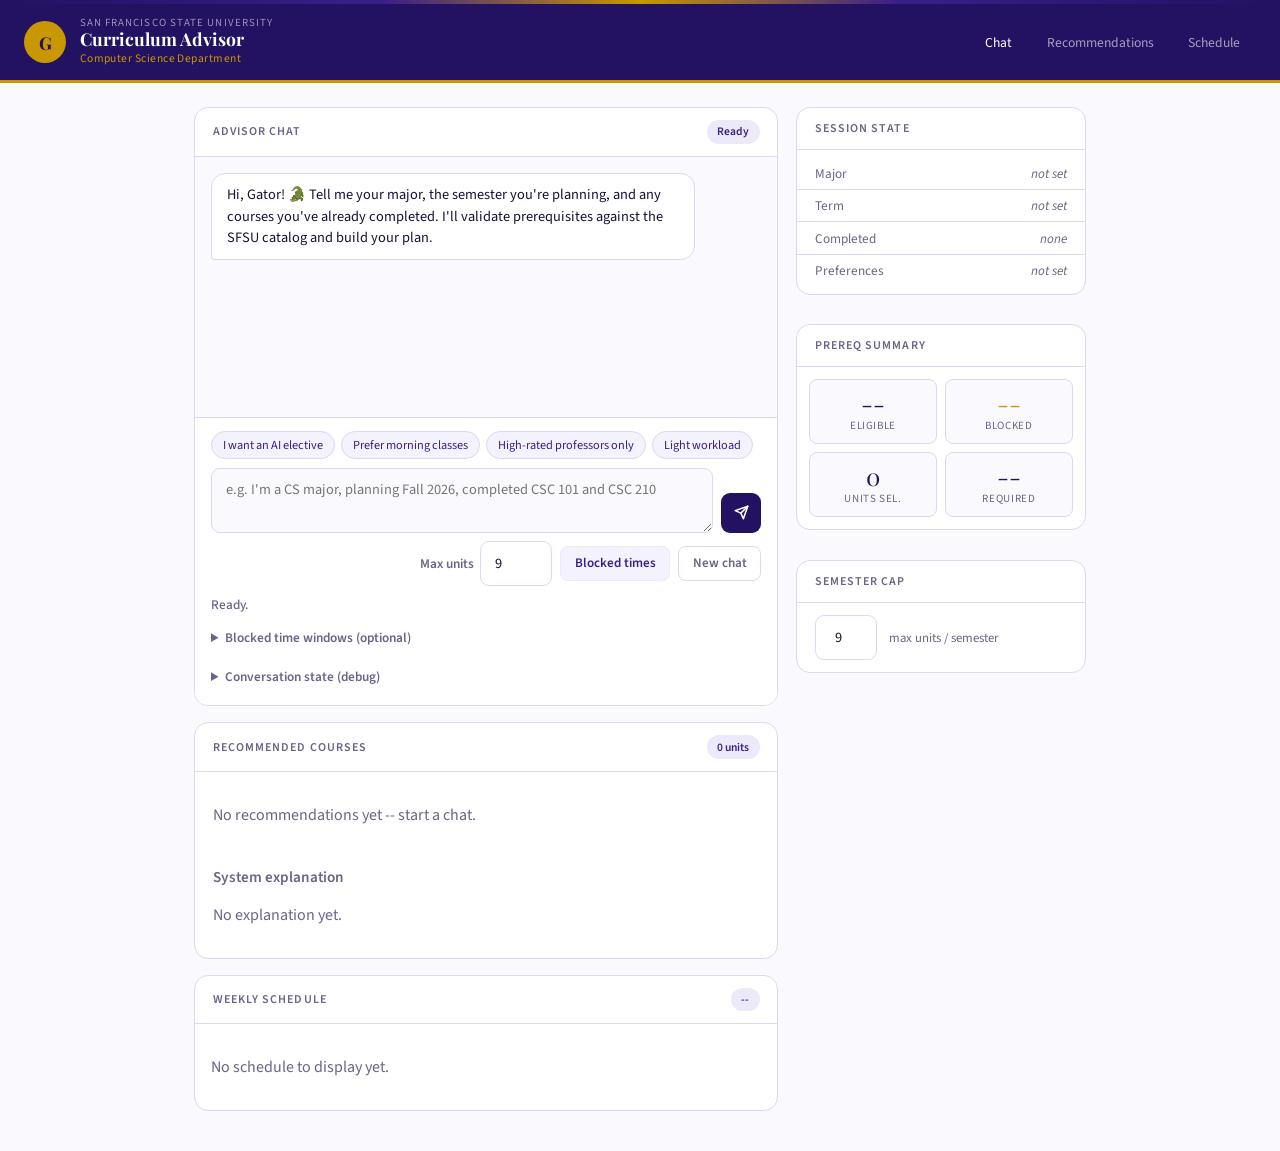
==== commit a58ee4ec: "Remove use of unicode to be consistent" ====
--- a/frontend/index.html
+++ b/frontend/index.html
@@ -3,12 +3,13 @@
   <head>
     <meta charset="UTF-8" />
     <meta name="viewport" content="width=device-width, initial-scale=1.0" />
-    <title>Curriculum Advisor · SF State CS</title>
+    <title>Curriculum Advisor . SF State CS</title>
     <link rel="stylesheet" href="css/styles.css?v=20260512-1" />
   </head>
   <body>
 
     <div class="gg-bar"></div>
+
 
     <header class="site-header">
       <div class="header-brand">
@@ -31,6 +32,7 @@
 
         <div id="tab-content">
 
+
           <div id="tab-chat" class="tab-panel">
             <div class="panel chat-panel">
               <div class="panel-header">
@@ -45,6 +47,7 @@
               </div>
 
               <div class="chat-footer">
+ 
                 <div class="chat-chips" id="chat-chips">
                   <span class="chip">I want an AI elective</span>
                   <span class="chip">Prefer morning classes</span>
@@ -117,6 +120,7 @@
             </div>
           </div>
 
+
           <div id="tab-results" class="tab-panel hidden">
             <section class="panel" id="results-panel">
               <div class="panel-header">
@@ -135,7 +139,7 @@
                 </div>
 
                 <div id="recommendations" class="recommendation-list">
-                  <p class="empty-state">No recommendations yet — start a chat.</p>
+                  <p class="empty-state">No recommendations yet -- start a chat.</p>
                 </div>
 
                 <div id="prereq-blocked-section" class="prereq-blocked-section" hidden>
@@ -153,11 +157,12 @@
             </section>
           </div>
 
+
           <div id="tab-schedule" class="tab-panel hidden">
             <section class="panel">
               <div class="panel-header">
                 <span class="panel-title">Weekly schedule</span>
-                <span class="panel-badge" id="schedule-badge">—</span>
+                <span class="panel-badge" id="schedule-badge">--</span>
               </div>
               <div style="padding:1rem">
                 <div id="schedule-container" class="schedule-container" style="display:none">
@@ -198,11 +203,11 @@
             <div class="panel-header"><span class="panel-title">Prereq summary</span></div>
             <div class="stat-grid">
               <div class="stat">
-                <div class="stat-num" id="st-eligible">—</div>
+                <div class="stat-num" id="st-eligible">--</div>
                 <div class="stat-label">Eligible</div>
               </div>
               <div class="stat">
-                <div class="stat-num gold" id="st-blocked">—</div>
+                <div class="stat-num gold" id="st-blocked">--</div>
                 <div class="stat-label">Blocked</div>
               </div>
               <div class="stat">
@@ -210,7 +215,7 @@
                 <div class="stat-label">Units sel.</div>
               </div>
               <div class="stat">
-                <div class="stat-num" id="st-units-req">—</div>
+                <div class="stat-num" id="st-units-req">--</div>
                 <div class="stat-label">Required</div>
               </div>
             </div>
--- a/frontend/css/styles.css
+++ b/frontend/css/styles.css
@@ -111,7 +111,7 @@
   display: flex;
   align-items: center;
   transition: color 0.15s, border-color 0.15s;
-  margin-bottom: -3px; /* sit on top of the gold border */
+  margin-bottom: -3px; 
 }
 
 .nav-btn:hover {
@@ -134,7 +134,6 @@
     var(--purple) 100%
   );
 }
-
 .page-shell {
   max-width: 940px;
   margin: 0 auto;
@@ -187,6 +186,7 @@
   flex-direction: column;
   gap: 0.85rem;
 }
+
 .chat-panel {
   display: flex;
   flex-direction: column;
@@ -225,6 +225,10 @@
   line-height: 1.5;
   word-wrap: break-word;
   white-space: normal;
+}
+
+.chat-bubble.preserve-whitespace {
+  white-space: pre-wrap;
 }
 
 .chat-message-user .chat-bubble {
@@ -744,7 +748,6 @@
   max-width: 60ch;
 }
 
-/* rating pills */
 .professor-rating-pill {
   display: inline-flex;
   align-items: center;
